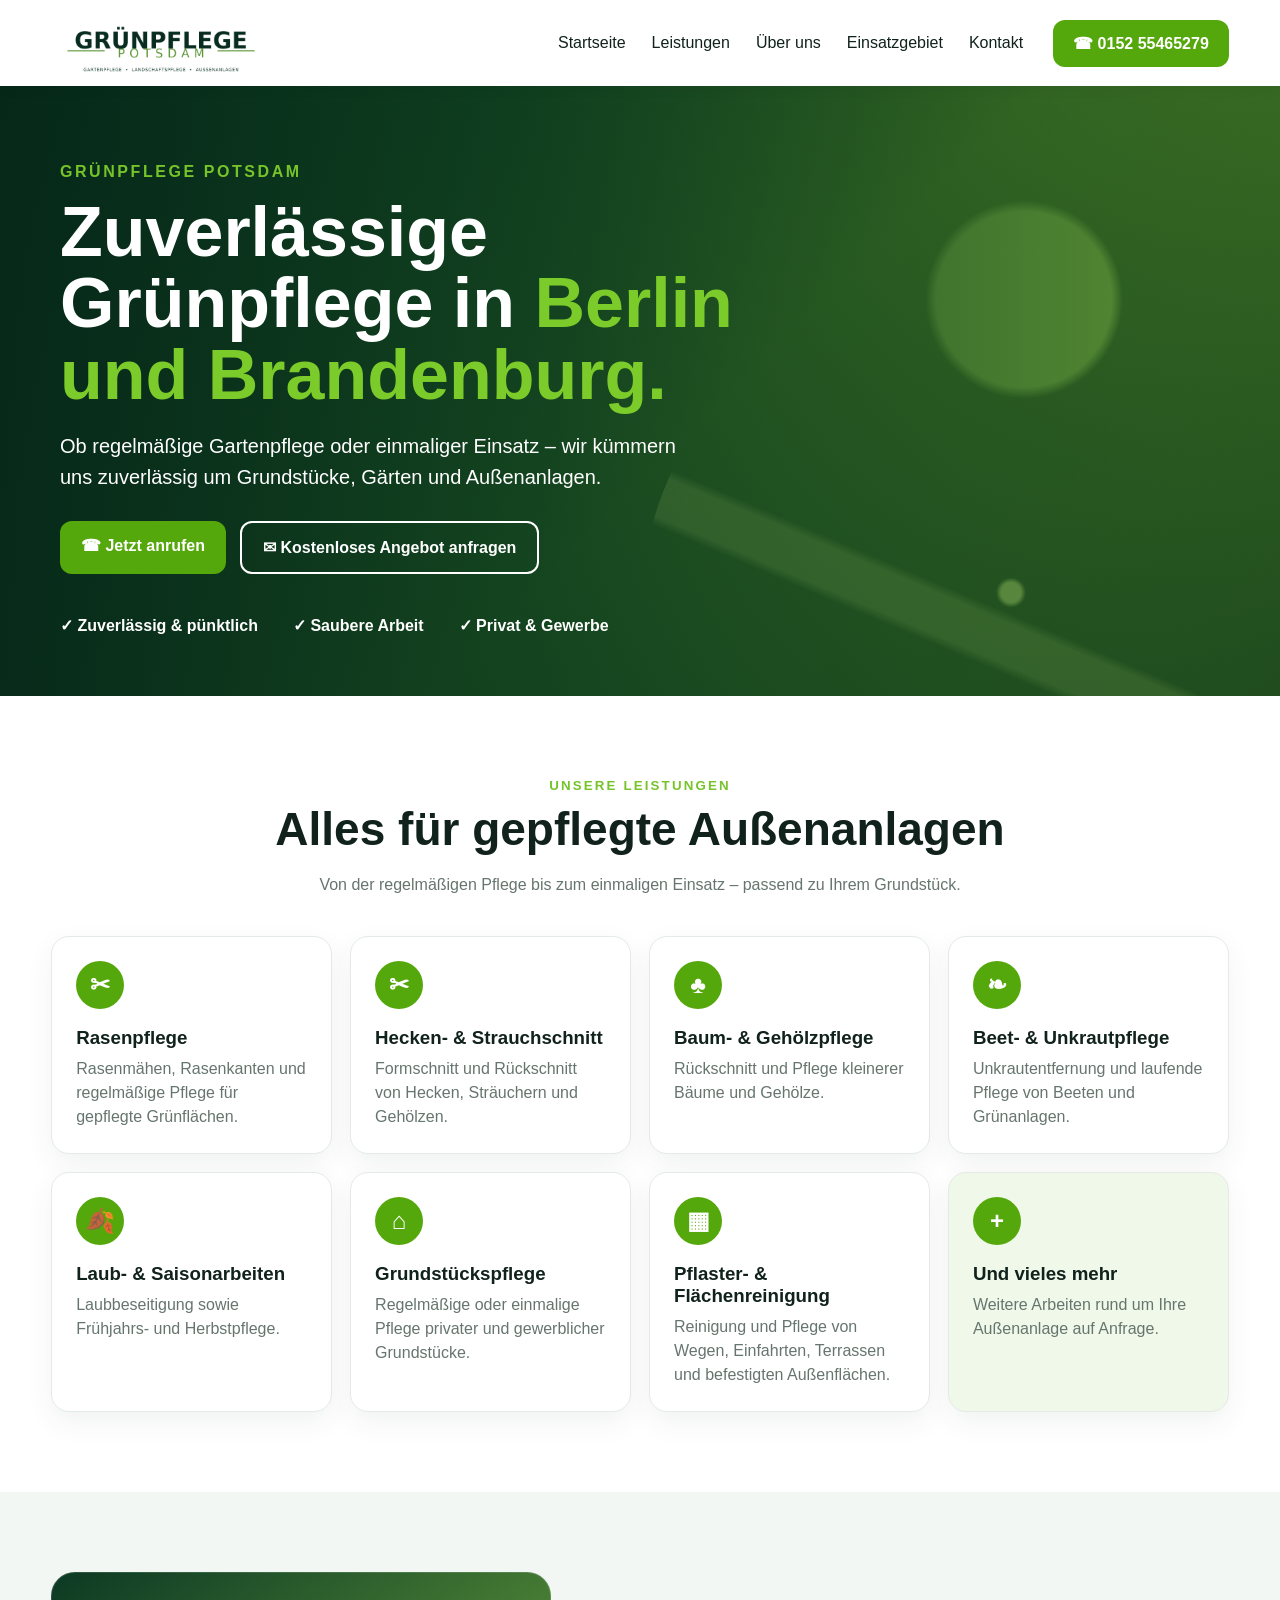
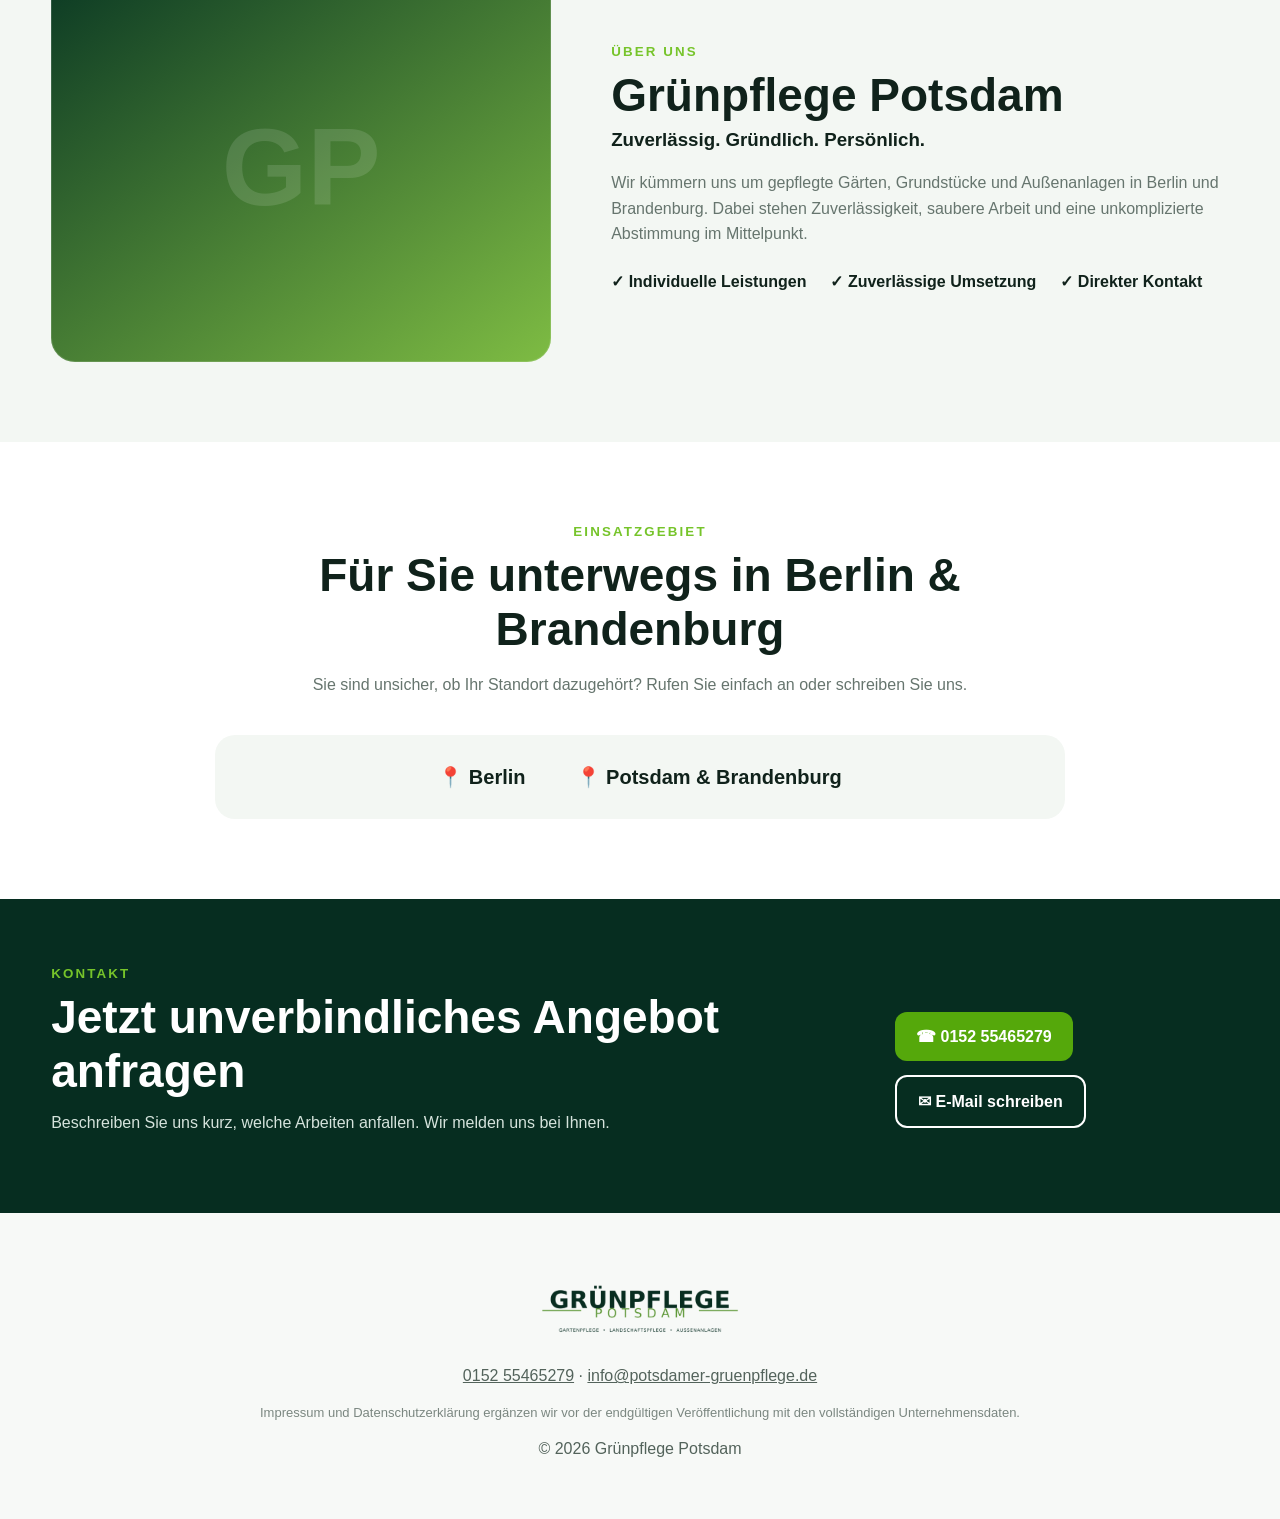
==== index.html @ 48b2e6bd "Add files via upload" ====
<!doctype html>
<html lang="de">
<head>
  <meta charset="utf-8">
  <meta name="viewport" content="width=device-width,initial-scale=1">
  <meta name="description" content="Grünpflege Potsdam – zuverlässige Garten-, Grundstücks- und Außenanlagenpflege in Berlin und Brandenburg.">
  <title>Grünpflege Potsdam | Garten- & Grundstückspflege</title>
  <link rel="stylesheet" href="style.css">
</head>
<body>
<header class="top">
  <a class="brand" href="#start"><img src="logo.png" alt="Grünpflege Potsdam"></a>
  <button class="menu" aria-label="Menü öffnen" onclick="document.body.classList.toggle('nav-open')">☰</button>
  <nav>
    <a href="#start">Startseite</a><a href="#leistungen">Leistungen</a><a href="#ueber-uns">Über uns</a>
    <a href="#einsatzgebiet">Einsatzgebiet</a><a href="#kontakt">Kontakt</a>
  </nav>
  <a class="phone" href="tel:+4915255465279">☎ 0152 55465279</a>
</header>

<main>
<section class="hero" id="start">
  <div class="hero-inner">
    <p class="eyebrow">GRÜNPFLEGE POTSDAM</p>
    <h1>Zuverlässige Grünpflege in <span>Berlin und Brandenburg.</span></h1>
    <p class="lead">Ob regelmäßige Gartenpflege oder einmaliger Einsatz – wir kümmern uns zuverlässig um Grundstücke, Gärten und Außenanlagen.</p>
    <div class="actions">
      <a class="btn primary" href="tel:+4915255465279">☎ Jetzt anrufen</a>
      <a class="btn ghost" href="mailto:info@potsdamer-gruenpflege.de?subject=Anfrage%20über%20die%20Website">✉ Kostenloses Angebot anfragen</a>
    </div>
    <div class="trust"><span>✓ Zuverlässig & pünktlich</span><span>✓ Saubere Arbeit</span><span>✓ Privat & Gewerbe</span></div>
  </div>
</section>

<section class="section" id="leistungen">
  <div class="heading"><small>UNSERE LEISTUNGEN</small><h2>Alles für gepflegte Außenanlagen</h2>
    <p>Von der regelmäßigen Pflege bis zum einmaligen Einsatz – passend zu Ihrem Grundstück.</p></div>
  <div class="cards">
    <article><b>✂</b><h3>Rasenpflege</h3><p>Rasenmähen, Rasenkanten und regelmäßige Pflege für gepflegte Grünflächen.</p></article>
    <article><b>✂</b><h3>Hecken- & Strauchschnitt</h3><p>Formschnitt und Rückschnitt von Hecken, Sträuchern und Gehölzen.</p></article>
    <article><b>♣</b><h3>Baum- & Gehölzpflege</h3><p>Rückschnitt und Pflege kleinerer Bäume und Gehölze.</p></article>
    <article><b>❧</b><h3>Beet- & Unkrautpflege</h3><p>Unkrautentfernung und laufende Pflege von Beeten und Grünanlagen.</p></article>
    <article><b>🍂</b><h3>Laub- & Saisonarbeiten</h3><p>Laubbeseitigung sowie Frühjahrs- und Herbstpflege.</p></article>
    <article><b>⌂</b><h3>Grundstückspflege</h3><p>Regelmäßige oder einmalige Pflege privater und gewerblicher Grundstücke.</p></article>
    <article><b>▦</b><h3>Pflaster- & Flächenreinigung</h3><p>Reinigung und Pflege von Wegen, Einfahrten, Terrassen und befestigten Außenflächen.</p></article>
    <article class="more"><b>+</b><h3>Und vieles mehr</h3><p>Weitere Arbeiten rund um Ihre Außenanlage auf Anfrage.</p></article>
  </div>
</section>

<section class="about" id="ueber-uns">
  <div class="about-art" aria-hidden="true"><span>GP</span></div>
  <div><small>ÜBER UNS</small><h2>Grünpflege Potsdam</h2><h3>Zuverlässig. Gründlich. Persönlich.</h3>
    <p>Wir kümmern uns um gepflegte Gärten, Grundstücke und Außenanlagen in Berlin und Brandenburg. Dabei stehen Zuverlässigkeit, saubere Arbeit und eine unkomplizierte Abstimmung im Mittelpunkt.</p>
    <div class="mini"><span>✓ Individuelle Leistungen</span><span>✓ Zuverlässige Umsetzung</span><span>✓ Direkter Kontakt</span></div>
  </div>
</section>

<section class="area section" id="einsatzgebiet">
  <div class="heading"><small>EINSATZGEBIET</small><h2>Für Sie unterwegs in Berlin & Brandenburg</h2>
  <p>Sie sind unsicher, ob Ihr Standort dazugehört? Rufen Sie einfach an oder schreiben Sie uns.</p></div>
  <div class="area-box"><strong>📍 Berlin</strong><strong>📍 Potsdam & Brandenburg</strong></div>
</section>

<section class="cta" id="kontakt">
  <div><small>KONTAKT</small><h2>Jetzt unverbindliches Angebot anfragen</h2>
    <p>Beschreiben Sie uns kurz, welche Arbeiten anfallen. Wir melden uns bei Ihnen.</p></div>
  <div class="actions"><a class="btn primary" href="tel:+4915255465279">☎ 0152 55465279</a>
    <a class="btn ghost light" href="mailto:info@potsdamer-gruenpflege.de?subject=Angebotsanfrage">✉ E-Mail schreiben</a></div>
</section>
</main>

<footer>
  <img src="logo.png" alt="Grünpflege Potsdam">
  <p><a href="tel:+4915255465279">0152 55465279</a> · <a href="mailto:info@potsdamer-gruenpflege.de">info@potsdamer-gruenpflege.de</a></p>
  <p class="legal">Impressum und Datenschutzerklärung ergänzen wir vor der endgültigen Veröffentlichung mit den vollständigen Unternehmensdaten.</p>
  <p>© 2026 Grünpflege Potsdam</p>
</footer>
</body>
</html>
---- style.css ----
:root{--green:#55a80b;--dark:#062d20;--ink:#10221b;--muted:#66756e;--soft:#f3f7f3}
*{box-sizing:border-box}html{scroll-behavior:smooth}body{margin:0;font-family:Arial,Helvetica,sans-serif;color:var(--ink);background:#fff}a{color:inherit;text-decoration:none}
.top{height:86px;display:flex;align-items:center;gap:30px;padding:10px max(4vw,24px);position:sticky;top:0;background:#fff;z-index:20;box-shadow:0 2px 14px #0000000d}.brand img{width:220px;display:block}.top nav{display:flex;gap:26px;margin-left:auto}.top nav a:hover{color:var(--green)}.phone{background:var(--green);color:#fff;padding:14px 20px;border-radius:12px;font-weight:700}.menu{display:none;border:0;background:none;font-size:28px}
.hero{min-height:610px;display:grid;align-items:center;color:#fff;background:linear-gradient(90deg,#052719f2 0%,#07371ccc 42%,#2c641566 100%),radial-gradient(circle at 80% 35%,#7fb34b 0 8%,transparent 9%),linear-gradient(135deg,#143c25,#4d7e2e 55%,#183c24);position:relative;overflow:hidden}.hero:after{content:"";position:absolute;right:-8%;bottom:-38%;width:58%;height:110%;border-radius:50%;background:radial-gradient(circle,#a8d66a66 0 2%,transparent 3%),linear-gradient(35deg,transparent 42%,#b8df7a22 43% 47%,transparent 48%);transform:rotate(-12deg)}
.hero-inner{width:min(1160px,92%);margin:auto;position:relative;z-index:2}.eyebrow,small{font-weight:800;letter-spacing:.16em;color:#76c42a}.hero h1{font-size:clamp(42px,6vw,70px);line-height:1.02;max-width:820px;margin:12px 0}.hero h1 span{color:#7bcb2a}.lead{font-size:20px;line-height:1.55;max-width:650px}.actions{display:flex;gap:14px;flex-wrap:wrap;margin-top:28px}.btn{display:inline-block;padding:15px 21px;border-radius:12px;font-weight:800}.primary{background:var(--green);color:#fff}.ghost{border:2px solid #fff;color:#fff}.trust{display:flex;gap:35px;flex-wrap:wrap;margin-top:42px;font-weight:700}
.section{padding:80px max(4vw,24px)}.heading{text-align:center;max-width:780px;margin:0 auto 38px}.heading h2,.about h2,.cta h2{font-size:clamp(30px,4vw,46px);margin:8px 0 10px}.heading p,.about p{color:var(--muted);line-height:1.6}
.cards{max-width:1200px;margin:auto;display:grid;grid-template-columns:repeat(4,1fr);gap:18px}.cards article{background:#fff;border:1px solid #e3ebe4;border-radius:18px;padding:24px;box-shadow:0 10px 28px #173d2110;min-height:210px}.cards b{display:grid;place-items:center;width:48px;height:48px;border-radius:50%;background:var(--green);color:#fff;font-size:24px}.cards h3{margin:18px 0 8px}.cards p{color:var(--muted);line-height:1.5;margin:0}.cards .more{background:#eff8e9}
.about{padding:80px max(4vw,24px);background:var(--soft);display:grid;grid-template-columns:minmax(280px,500px) minmax(300px,620px);gap:60px;justify-content:center;align-items:center}.about-art{height:390px;border-radius:24px;background:linear-gradient(145deg,#0b3924,#7ebc43);display:grid;place-items:center;box-shadow:inset 0 0 0 1px #ffffff22}.about-art span{font-size:110px;font-weight:900;color:#ffffff20}.about h3{margin-top:-3px}.mini{display:flex;gap:24px;flex-wrap:wrap;margin-top:25px;font-weight:700}.area{background:#fff}.area-box{max-width:850px;margin:auto;background:var(--soft);border-radius:20px;padding:30px;display:flex;justify-content:center;gap:50px;font-size:20px}.cta{padding:65px max(4vw,24px);background:var(--dark);color:#fff;display:flex;justify-content:center;align-items:center;gap:80px}.cta p{color:#d5e3dc}.light{border-color:#fff}footer{text-align:center;padding:45px 24px;background:#f7f9f7;color:#53635b}footer img{width:230px}footer a{text-decoration:underline}.legal{font-size:13px;max-width:760px;margin:20px auto;color:#7b8781}
@media(max-width:900px){.top{height:auto;min-height:74px}.brand img{width:185px}.top nav{display:none;position:absolute;left:0;right:0;top:74px;background:#fff;padding:20px 24px;flex-direction:column;box-shadow:0 12px 20px #0002}.nav-open .top nav{display:flex}.menu{display:block;margin-left:auto}.top>.phone{display:none}.cards{grid-template-columns:repeat(2,1fr)}.about{grid-template-columns:1fr}.about-art{height:260px}.cta{flex-direction:column;align-items:flex-start;gap:12px}}
@media(max-width:560px){.hero{min-height:650px}.hero h1{font-size:42px}.lead{font-size:18px}.cards{grid-template-columns:1fr}.section,.about{padding:60px 20px}.trust{gap:16px;flex-direction:column}.area-box{flex-direction:column;gap:18px}.btn{width:100%;text-align:center}.brand img{width:160px}}
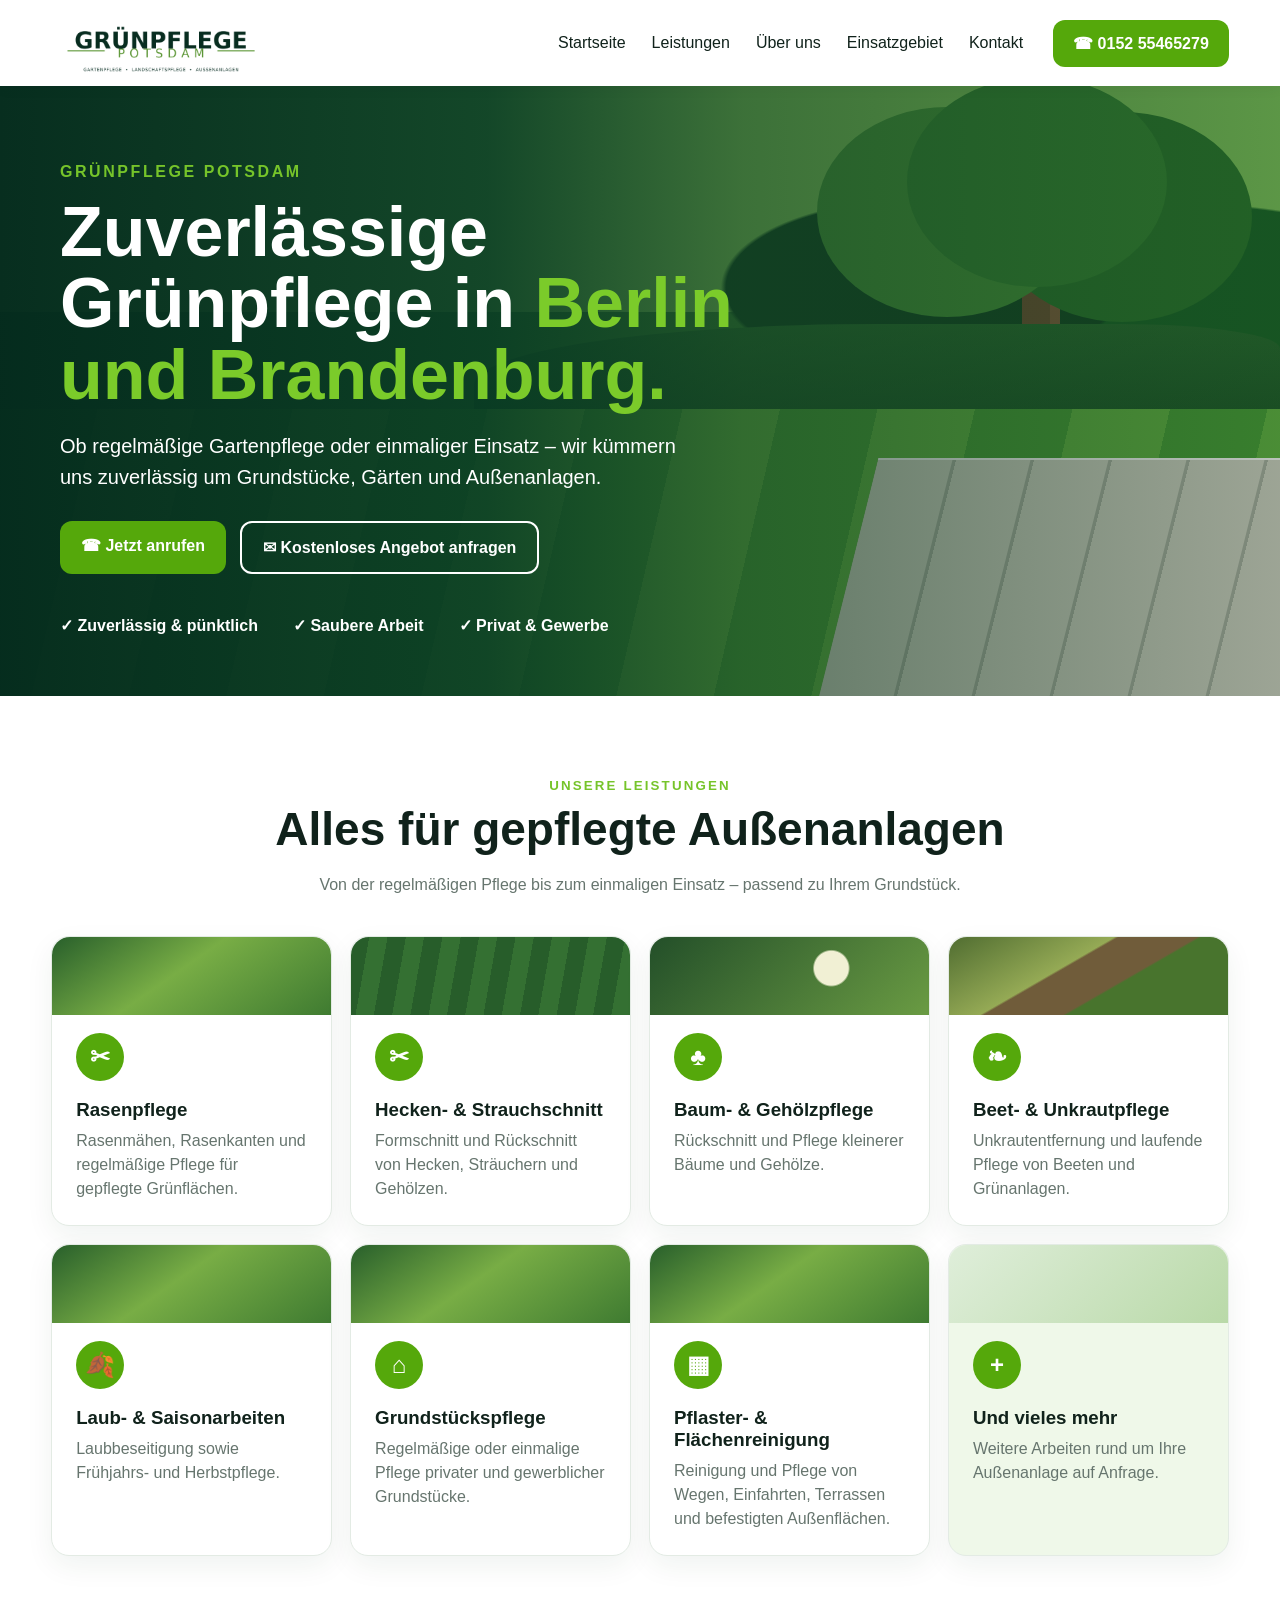
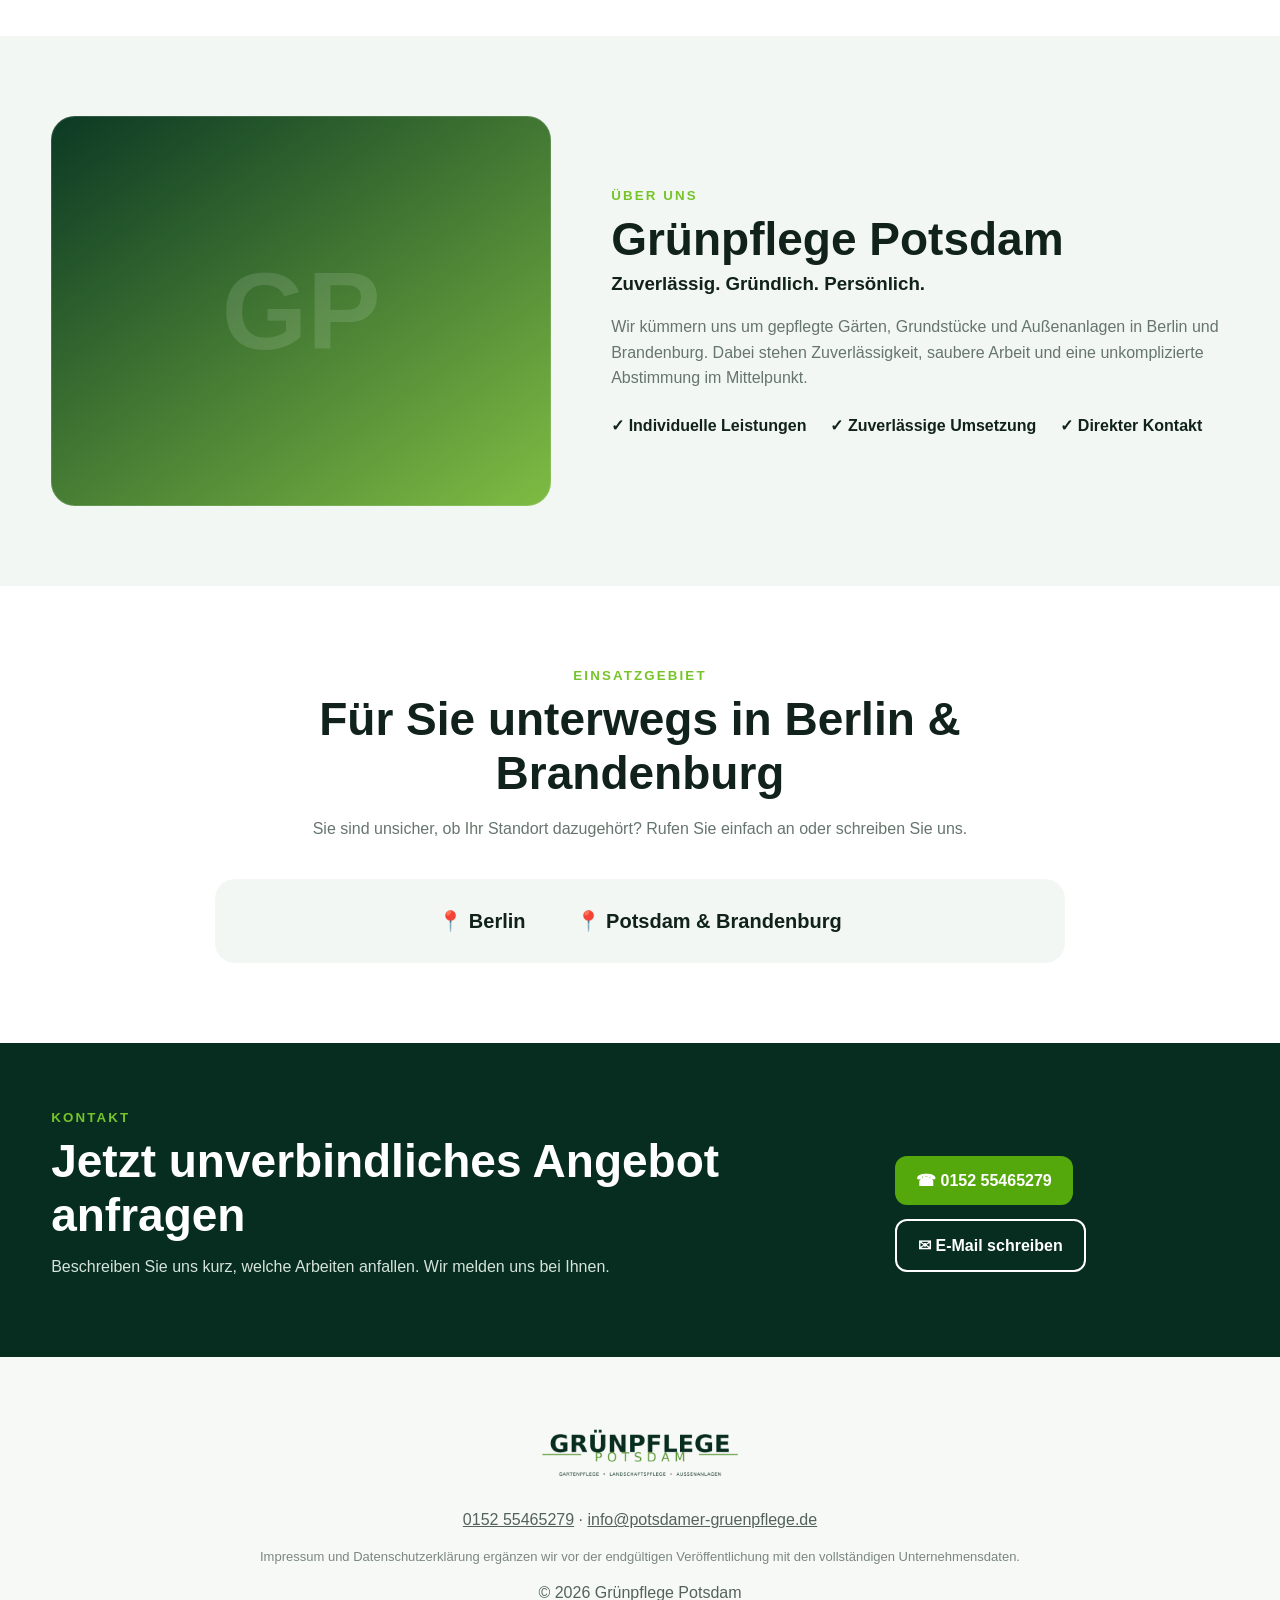
==== commit 5299fba2: "Add files via upload" ====
--- a/index.html
+++ b/index.html
@@ -20,6 +20,9 @@
 
 <main>
 <section class="hero" id="start">
+  <div class="garden-scene" aria-hidden="true">
+    <div class="tree"></div><div class="hedge"></div><div class="lawn"></div><div class="path"></div>
+  </div>
   <div class="hero-inner">
     <p class="eyebrow">GRÜNPFLEGE POTSDAM</p>
     <h1>Zuverlässige Grünpflege in <span>Berlin und Brandenburg.</span></h1>
--- a/style.css
+++ b/style.css
@@ -1,10 +1,24 @@
 :root{--green:#55a80b;--dark:#062d20;--ink:#10221b;--muted:#66756e;--soft:#f3f7f3}
 *{box-sizing:border-box}html{scroll-behavior:smooth}body{margin:0;font-family:Arial,Helvetica,sans-serif;color:var(--ink);background:#fff}a{color:inherit;text-decoration:none}
 .top{height:86px;display:flex;align-items:center;gap:30px;padding:10px max(4vw,24px);position:sticky;top:0;background:#fff;z-index:20;box-shadow:0 2px 14px #0000000d}.brand img{width:220px;display:block}.top nav{display:flex;gap:26px;margin-left:auto}.top nav a:hover{color:var(--green)}.phone{background:var(--green);color:#fff;padding:14px 20px;border-radius:12px;font-weight:700}.menu{display:none;border:0;background:none;font-size:28px}
-.hero{min-height:610px;display:grid;align-items:center;color:#fff;background:linear-gradient(90deg,#052719f2 0%,#07371ccc 42%,#2c641566 100%),radial-gradient(circle at 80% 35%,#7fb34b 0 8%,transparent 9%),linear-gradient(135deg,#143c25,#4d7e2e 55%,#183c24);position:relative;overflow:hidden}.hero:after{content:"";position:absolute;right:-8%;bottom:-38%;width:58%;height:110%;border-radius:50%;background:radial-gradient(circle,#a8d66a66 0 2%,transparent 3%),linear-gradient(35deg,transparent 42%,#b8df7a22 43% 47%,transparent 48%);transform:rotate(-12deg)}
+.hero{min-height:610px;display:grid;align-items:center;color:#fff;position:relative;overflow:hidden;background:#174d27}
+.hero:before{content:"";position:absolute;inset:0;background:linear-gradient(90deg,#03291df5 0%,#073923df 38%,#123e2485 58%,#173f1b2b 100%);z-index:1}
+.garden-scene{position:absolute;inset:0;background:linear-gradient(#6aa84f 0 37%,#2f6e2f 37% 55%,#63a938 55% 100%);overflow:hidden}
+.garden-scene:before{content:"";position:absolute;inset:0;background:radial-gradient(circle at 76% 16%,#e8f4a8 0 4%,transparent 4.3%),radial-gradient(ellipse at 72% 33%,#143f22 0 15%,transparent 15.4%),radial-gradient(ellipse at 91% 35%,#1b5727 0 17%,transparent 17.4%),linear-gradient(155deg,transparent 0 61%,#b7c4a8 61% 70%,#7e8d79 70% 72%,transparent 72%);filter:saturate(1.1)}
+.tree{position:absolute;right:18%;top:10%;width:28px;height:58%;background:#5f482e;border-radius:40%;box-shadow:10px 0 0 #725337}
+.tree:before{content:"";position:absolute;width:260px;height:210px;border-radius:50%;background:#2e742d;left:-115px;top:-70px;box-shadow:-90px 30px 0 #3c8133,85px 35px 0 #256828}
+.hedge{position:absolute;left:37%;right:0;top:39%;height:20%;background:linear-gradient(#235e2a,#174b23);border-radius:50% 20% 0 0}
+.lawn{position:absolute;left:0;right:0;bottom:0;height:47%;background:repeating-linear-gradient(103deg,#3f8b31 0 95px,#559d3b 95px 190px)}
+.path{position:absolute;right:-4%;bottom:-5%;width:38%;height:44%;background:repeating-linear-gradient(90deg,#b8b9ae 0 74px,#969a90 75px 78px);transform:skewX(-14deg);box-shadow:inset 0 2px 0 #ddd}
 .hero-inner{width:min(1160px,92%);margin:auto;position:relative;z-index:2}.eyebrow,small{font-weight:800;letter-spacing:.16em;color:#76c42a}.hero h1{font-size:clamp(42px,6vw,70px);line-height:1.02;max-width:820px;margin:12px 0}.hero h1 span{color:#7bcb2a}.lead{font-size:20px;line-height:1.55;max-width:650px}.actions{display:flex;gap:14px;flex-wrap:wrap;margin-top:28px}.btn{display:inline-block;padding:15px 21px;border-radius:12px;font-weight:800}.primary{background:var(--green);color:#fff}.ghost{border:2px solid #fff;color:#fff}.trust{display:flex;gap:35px;flex-wrap:wrap;margin-top:42px;font-weight:700}
 .section{padding:80px max(4vw,24px)}.heading{text-align:center;max-width:780px;margin:0 auto 38px}.heading h2,.about h2,.cta h2{font-size:clamp(30px,4vw,46px);margin:8px 0 10px}.heading p,.about p{color:var(--muted);line-height:1.6}
 .cards{max-width:1200px;margin:auto;display:grid;grid-template-columns:repeat(4,1fr);gap:18px}.cards article{background:#fff;border:1px solid #e3ebe4;border-radius:18px;padding:24px;box-shadow:0 10px 28px #173d2110;min-height:210px}.cards b{display:grid;place-items:center;width:48px;height:48px;border-radius:50%;background:var(--green);color:#fff;font-size:24px}.cards h3{margin:18px 0 8px}.cards p{color:var(--muted);line-height:1.5;margin:0}.cards .more{background:#eff8e9}
 .about{padding:80px max(4vw,24px);background:var(--soft);display:grid;grid-template-columns:minmax(280px,500px) minmax(300px,620px);gap:60px;justify-content:center;align-items:center}.about-art{height:390px;border-radius:24px;background:linear-gradient(145deg,#0b3924,#7ebc43);display:grid;place-items:center;box-shadow:inset 0 0 0 1px #ffffff22}.about-art span{font-size:110px;font-weight:900;color:#ffffff20}.about h3{margin-top:-3px}.mini{display:flex;gap:24px;flex-wrap:wrap;margin-top:25px;font-weight:700}.area{background:#fff}.area-box{max-width:850px;margin:auto;background:var(--soft);border-radius:20px;padding:30px;display:flex;justify-content:center;gap:50px;font-size:20px}.cta{padding:65px max(4vw,24px);background:var(--dark);color:#fff;display:flex;justify-content:center;align-items:center;gap:80px}.cta p{color:#d5e3dc}.light{border-color:#fff}footer{text-align:center;padding:45px 24px;background:#f7f9f7;color:#53635b}footer img{width:230px}footer a{text-decoration:underline}.legal{font-size:13px;max-width:760px;margin:20px auto;color:#7b8781}
 @media(max-width:900px){.top{height:auto;min-height:74px}.brand img{width:185px}.top nav{display:none;position:absolute;left:0;right:0;top:74px;background:#fff;padding:20px 24px;flex-direction:column;box-shadow:0 12px 20px #0002}.nav-open .top nav{display:flex}.menu{display:block;margin-left:auto}.top>.phone{display:none}.cards{grid-template-columns:repeat(2,1fr)}.about{grid-template-columns:1fr}.about-art{height:260px}.cta{flex-direction:column;align-items:flex-start;gap:12px}}
 @media(max-width:560px){.hero{min-height:650px}.hero h1{font-size:42px}.lead{font-size:18px}.cards{grid-template-columns:1fr}.section,.about{padding:60px 20px}.trust{gap:16px;flex-direction:column}.area-box{flex-direction:column;gap:18px}.btn{width:100%;text-align:center}.brand img{width:160px}}
+
+.cards article:before{content:"";display:block;height:78px;margin:-24px -24px 18px;border-radius:18px 18px 0 0;background:linear-gradient(145deg,#285f2b,#78ad45 45%,#3f7b31)}
+.cards article:nth-child(2):before{background:repeating-linear-gradient(100deg,#275d2a 0 18px,#347032 18px 36px)}
+.cards article:nth-child(3):before{background:radial-gradient(circle at 65% 40%,#f1f0d4 0 9%,transparent 10%),linear-gradient(135deg,#234f29,#6a9b43)}
+.cards article:nth-child(4):before{background:linear-gradient(150deg,#506d31,#95aa55 40%,#705c3a 41% 60%,#48742d 61%)}
+.cards .more:before{background:linear-gradient(135deg,#dfeeda,#b9d9a8)}
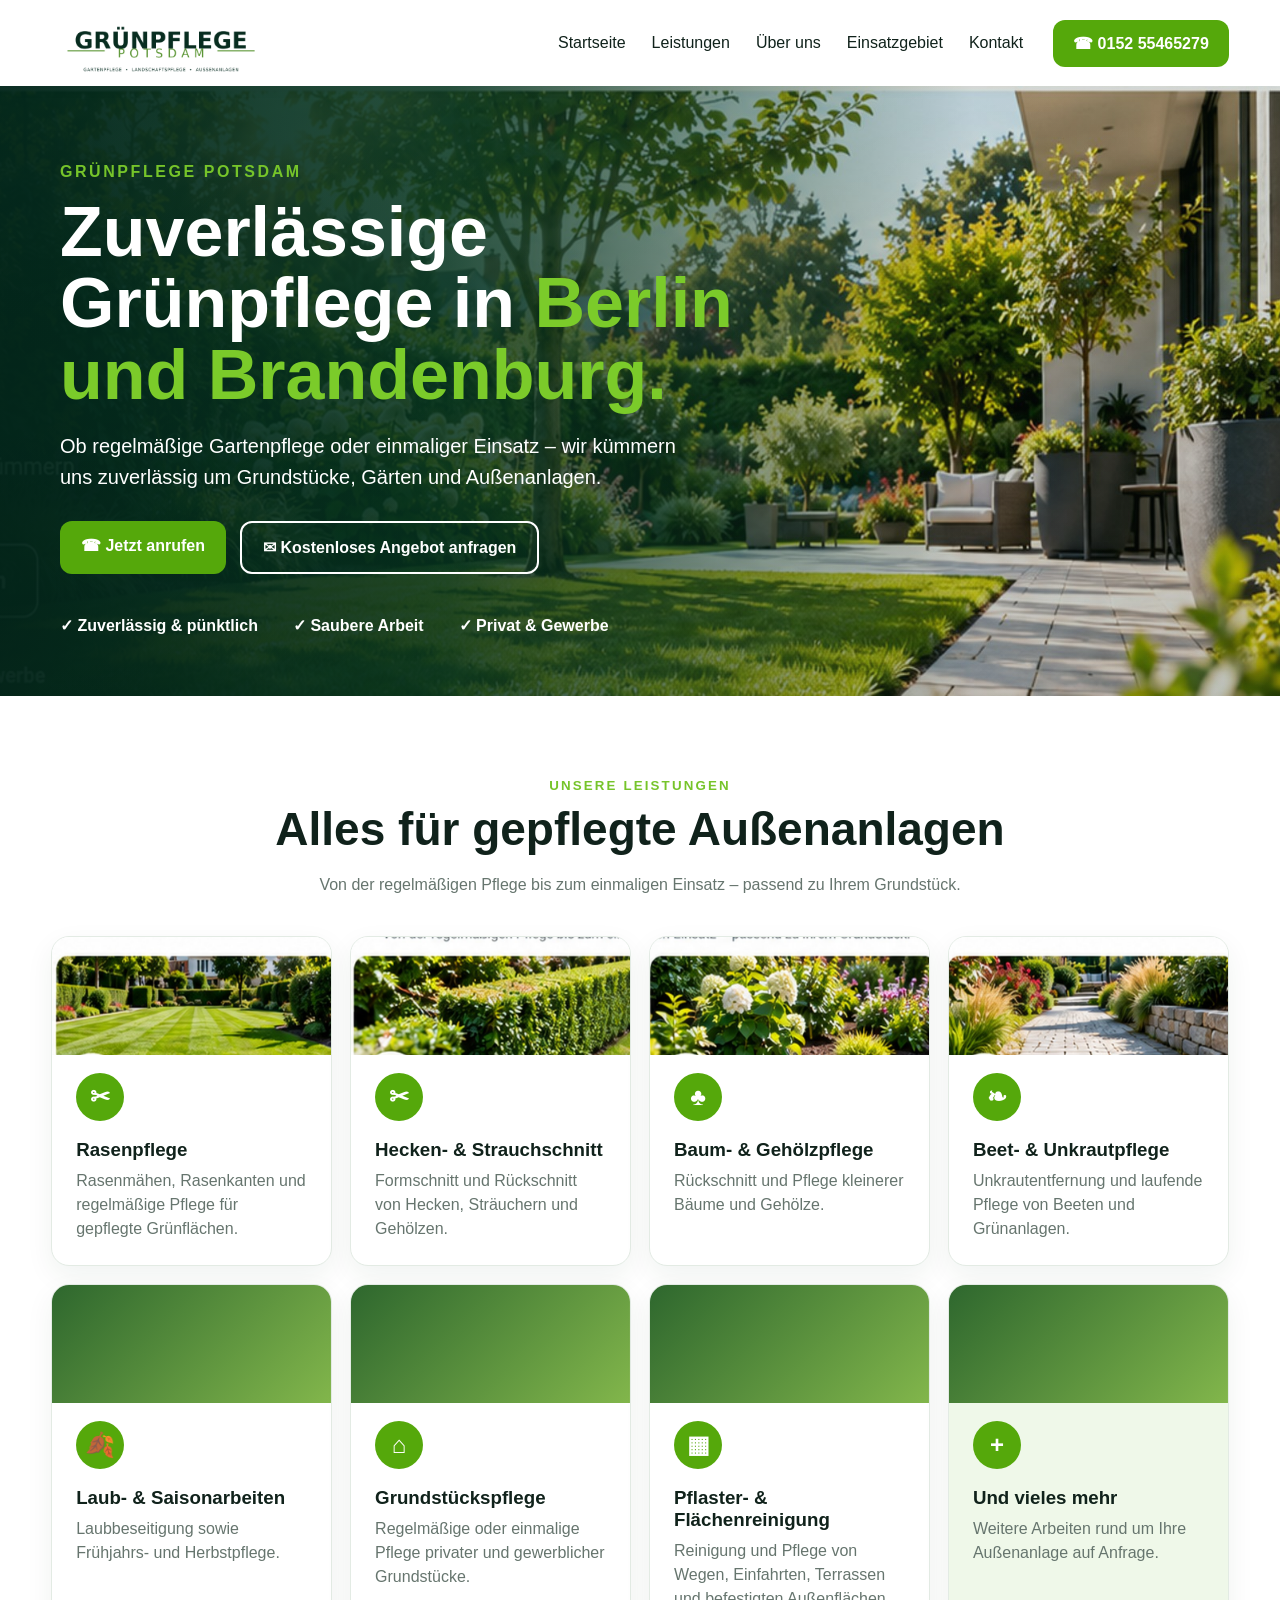
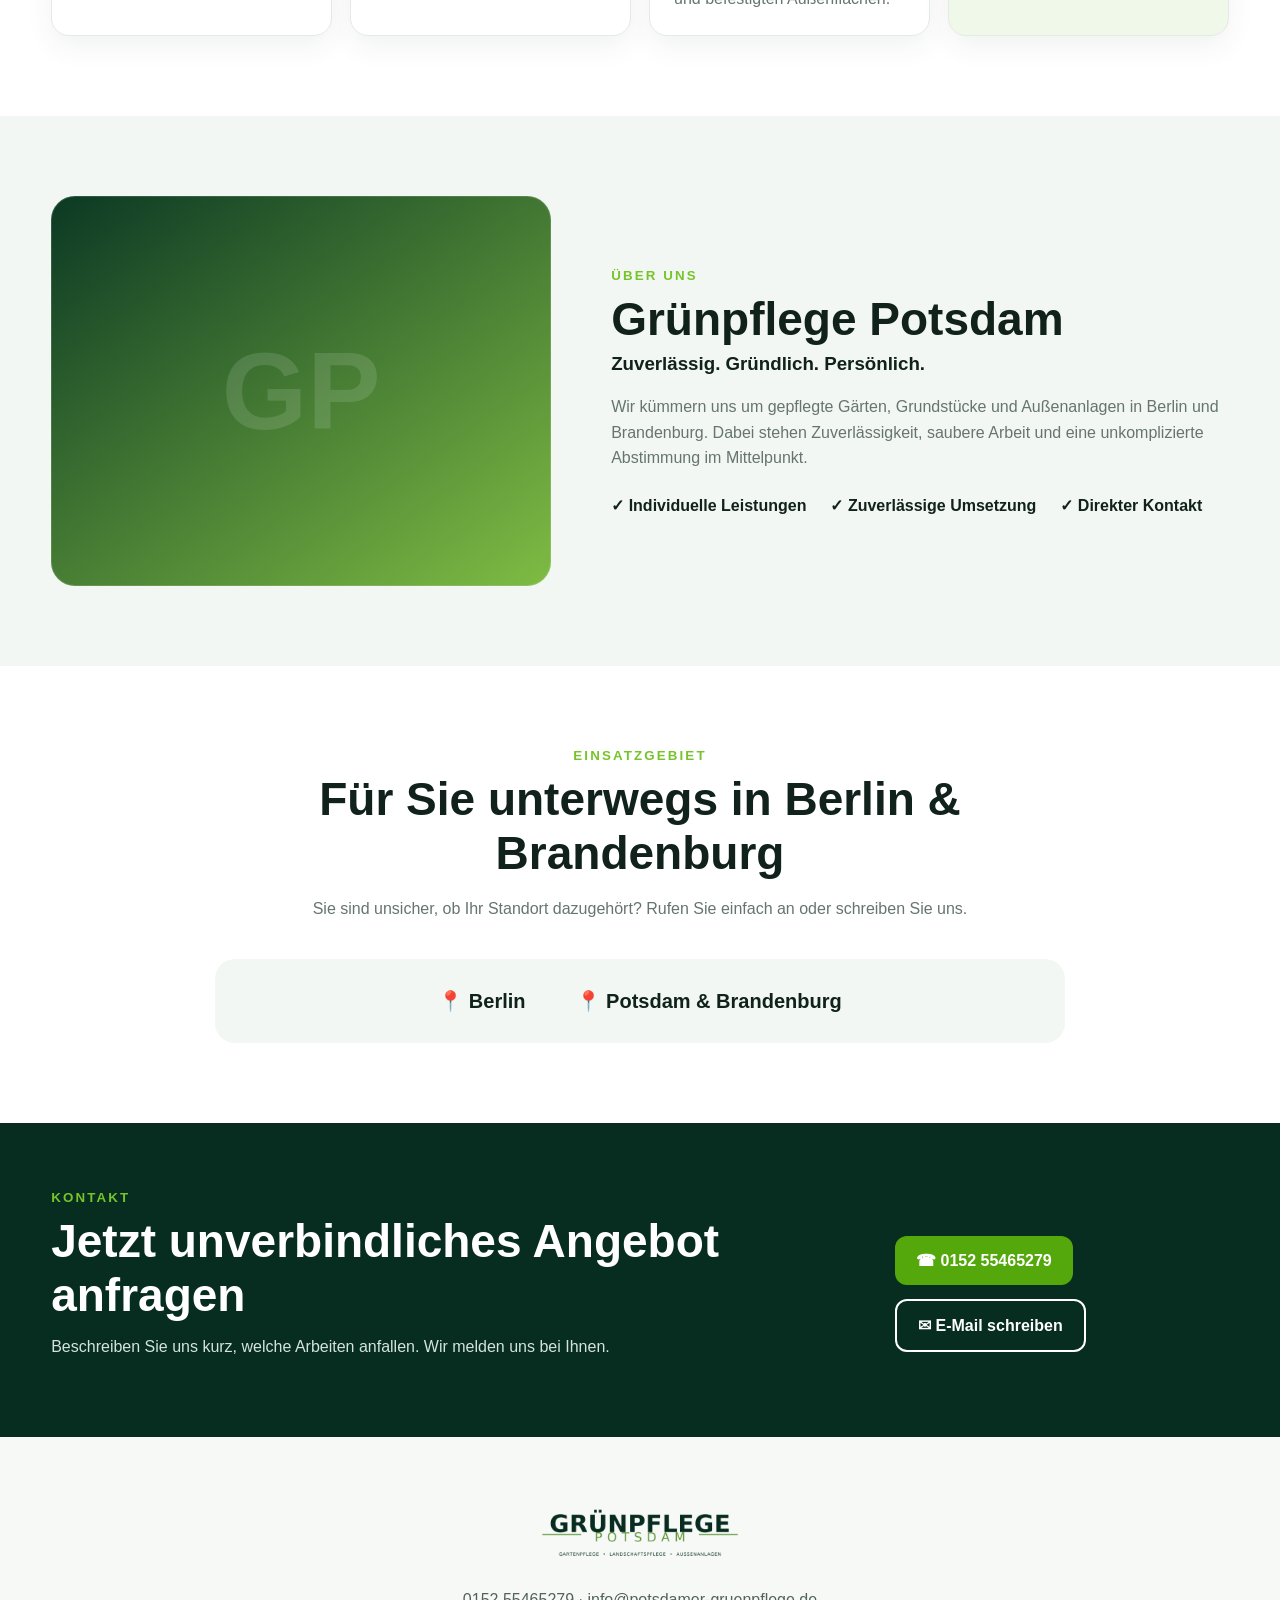
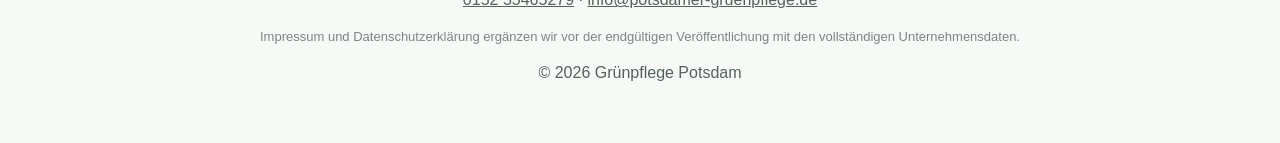
==== commit c2c48837: "Add files via upload" ====
--- a/index.html
+++ b/index.html
@@ -20,9 +20,6 @@
 
 <main>
 <section class="hero" id="start">
-  <div class="garden-scene" aria-hidden="true">
-    <div class="tree"></div><div class="hedge"></div><div class="lawn"></div><div class="path"></div>
-  </div>
   <div class="hero-inner">
     <p class="eyebrow">GRÜNPFLEGE POTSDAM</p>
     <h1>Zuverlässige Grünpflege in <span>Berlin und Brandenburg.</span></h1>
--- a/style.css
+++ b/style.css
@@ -1,15 +1,8 @@
 :root{--green:#55a80b;--dark:#062d20;--ink:#10221b;--muted:#66756e;--soft:#f3f7f3}
 *{box-sizing:border-box}html{scroll-behavior:smooth}body{margin:0;font-family:Arial,Helvetica,sans-serif;color:var(--ink);background:#fff}a{color:inherit;text-decoration:none}
 .top{height:86px;display:flex;align-items:center;gap:30px;padding:10px max(4vw,24px);position:sticky;top:0;background:#fff;z-index:20;box-shadow:0 2px 14px #0000000d}.brand img{width:220px;display:block}.top nav{display:flex;gap:26px;margin-left:auto}.top nav a:hover{color:var(--green)}.phone{background:var(--green);color:#fff;padding:14px 20px;border-radius:12px;font-weight:700}.menu{display:none;border:0;background:none;font-size:28px}
-.hero{min-height:610px;display:grid;align-items:center;color:#fff;position:relative;overflow:hidden;background:#174d27}
-.hero:before{content:"";position:absolute;inset:0;background:linear-gradient(90deg,#03291df5 0%,#073923df 38%,#123e2485 58%,#173f1b2b 100%);z-index:1}
-.garden-scene{position:absolute;inset:0;background:linear-gradient(#6aa84f 0 37%,#2f6e2f 37% 55%,#63a938 55% 100%);overflow:hidden}
-.garden-scene:before{content:"";position:absolute;inset:0;background:radial-gradient(circle at 76% 16%,#e8f4a8 0 4%,transparent 4.3%),radial-gradient(ellipse at 72% 33%,#143f22 0 15%,transparent 15.4%),radial-gradient(ellipse at 91% 35%,#1b5727 0 17%,transparent 17.4%),linear-gradient(155deg,transparent 0 61%,#b7c4a8 61% 70%,#7e8d79 70% 72%,transparent 72%);filter:saturate(1.1)}
-.tree{position:absolute;right:18%;top:10%;width:28px;height:58%;background:#5f482e;border-radius:40%;box-shadow:10px 0 0 #725337}
-.tree:before{content:"";position:absolute;width:260px;height:210px;border-radius:50%;background:#2e742d;left:-115px;top:-70px;box-shadow:-90px 30px 0 #3c8133,85px 35px 0 #256828}
-.hedge{position:absolute;left:37%;right:0;top:39%;height:20%;background:linear-gradient(#235e2a,#174b23);border-radius:50% 20% 0 0}
-.lawn{position:absolute;left:0;right:0;bottom:0;height:47%;background:repeating-linear-gradient(103deg,#3f8b31 0 95px,#559d3b 95px 190px)}
-.path{position:absolute;right:-4%;bottom:-5%;width:38%;height:44%;background:repeating-linear-gradient(90deg,#b8b9ae 0 74px,#969a90 75px 78px);transform:skewX(-14deg);box-shadow:inset 0 2px 0 #ddd}
+.hero{min-height:610px;display:grid;align-items:center;color:#fff;position:relative;overflow:hidden;background-image:linear-gradient(90deg,#03291df5 0%,#073923dd 35%,#0d3c248f 53%,#12351d20 76%),url("hero-garten.jpg");background-size:cover;background-position:center}
+.hero:before{content:"";position:absolute;inset:0;background:linear-gradient(180deg,#00000008,#00000020);z-index:1}
 .hero-inner{width:min(1160px,92%);margin:auto;position:relative;z-index:2}.eyebrow,small{font-weight:800;letter-spacing:.16em;color:#76c42a}.hero h1{font-size:clamp(42px,6vw,70px);line-height:1.02;max-width:820px;margin:12px 0}.hero h1 span{color:#7bcb2a}.lead{font-size:20px;line-height:1.55;max-width:650px}.actions{display:flex;gap:14px;flex-wrap:wrap;margin-top:28px}.btn{display:inline-block;padding:15px 21px;border-radius:12px;font-weight:800}.primary{background:var(--green);color:#fff}.ghost{border:2px solid #fff;color:#fff}.trust{display:flex;gap:35px;flex-wrap:wrap;margin-top:42px;font-weight:700}
 .section{padding:80px max(4vw,24px)}.heading{text-align:center;max-width:780px;margin:0 auto 38px}.heading h2,.about h2,.cta h2{font-size:clamp(30px,4vw,46px);margin:8px 0 10px}.heading p,.about p{color:var(--muted);line-height:1.6}
 .cards{max-width:1200px;margin:auto;display:grid;grid-template-columns:repeat(4,1fr);gap:18px}.cards article{background:#fff;border:1px solid #e3ebe4;border-radius:18px;padding:24px;box-shadow:0 10px 28px #173d2110;min-height:210px}.cards b{display:grid;place-items:center;width:48px;height:48px;border-radius:50%;background:var(--green);color:#fff;font-size:24px}.cards h3{margin:18px 0 8px}.cards p{color:var(--muted);line-height:1.5;margin:0}.cards .more{background:#eff8e9}
@@ -17,8 +10,13 @@
 @media(max-width:900px){.top{height:auto;min-height:74px}.brand img{width:185px}.top nav{display:none;position:absolute;left:0;right:0;top:74px;background:#fff;padding:20px 24px;flex-direction:column;box-shadow:0 12px 20px #0002}.nav-open .top nav{display:flex}.menu{display:block;margin-left:auto}.top>.phone{display:none}.cards{grid-template-columns:repeat(2,1fr)}.about{grid-template-columns:1fr}.about-art{height:260px}.cta{flex-direction:column;align-items:flex-start;gap:12px}}
 @media(max-width:560px){.hero{min-height:650px}.hero h1{font-size:42px}.lead{font-size:18px}.cards{grid-template-columns:1fr}.section,.about{padding:60px 20px}.trust{gap:16px;flex-direction:column}.area-box{flex-direction:column;gap:18px}.btn{width:100%;text-align:center}.brand img{width:160px}}
 
-.cards article:before{content:"";display:block;height:78px;margin:-24px -24px 18px;border-radius:18px 18px 0 0;background:linear-gradient(145deg,#285f2b,#78ad45 45%,#3f7b31)}
-.cards article:nth-child(2):before{background:repeating-linear-gradient(100deg,#275d2a 0 18px,#347032 18px 36px)}
-.cards article:nth-child(3):before{background:radial-gradient(circle at 65% 40%,#f1f0d4 0 9%,transparent 10%),linear-gradient(135deg,#234f29,#6a9b43)}
-.cards article:nth-child(4):before{background:linear-gradient(150deg,#506d31,#95aa55 40%,#705c3a 41% 60%,#48742d 61%)}
-.cards .more:before{background:linear-gradient(135deg,#dfeeda,#b9d9a8)}
+
+.cards article{overflow:hidden}
+.cards article:before{content:"";display:block;height:118px;margin:-24px -24px 18px;background-size:cover;background-position:center}
+.cards article:nth-child(1):before{background-image:url("rasen.jpg")}
+.cards article:nth-child(2):before{background-image:url("hecke.jpg")}
+.cards article:nth-child(3):before{background-image:url("gehoelz.jpg")}
+.cards article:nth-child(4):before{background-image:url("beet.jpg")}
+.cards article:nth-child(n+5):before{background-image:linear-gradient(135deg,#2e672e,#82b64b)}
+.cards .more:before{background-image:linear-gradient(135deg,#dfeeda,#b9d9a8)}
+@media(max-width:560px){.hero{background-position:62% center}.cards article:before{height:150px}}
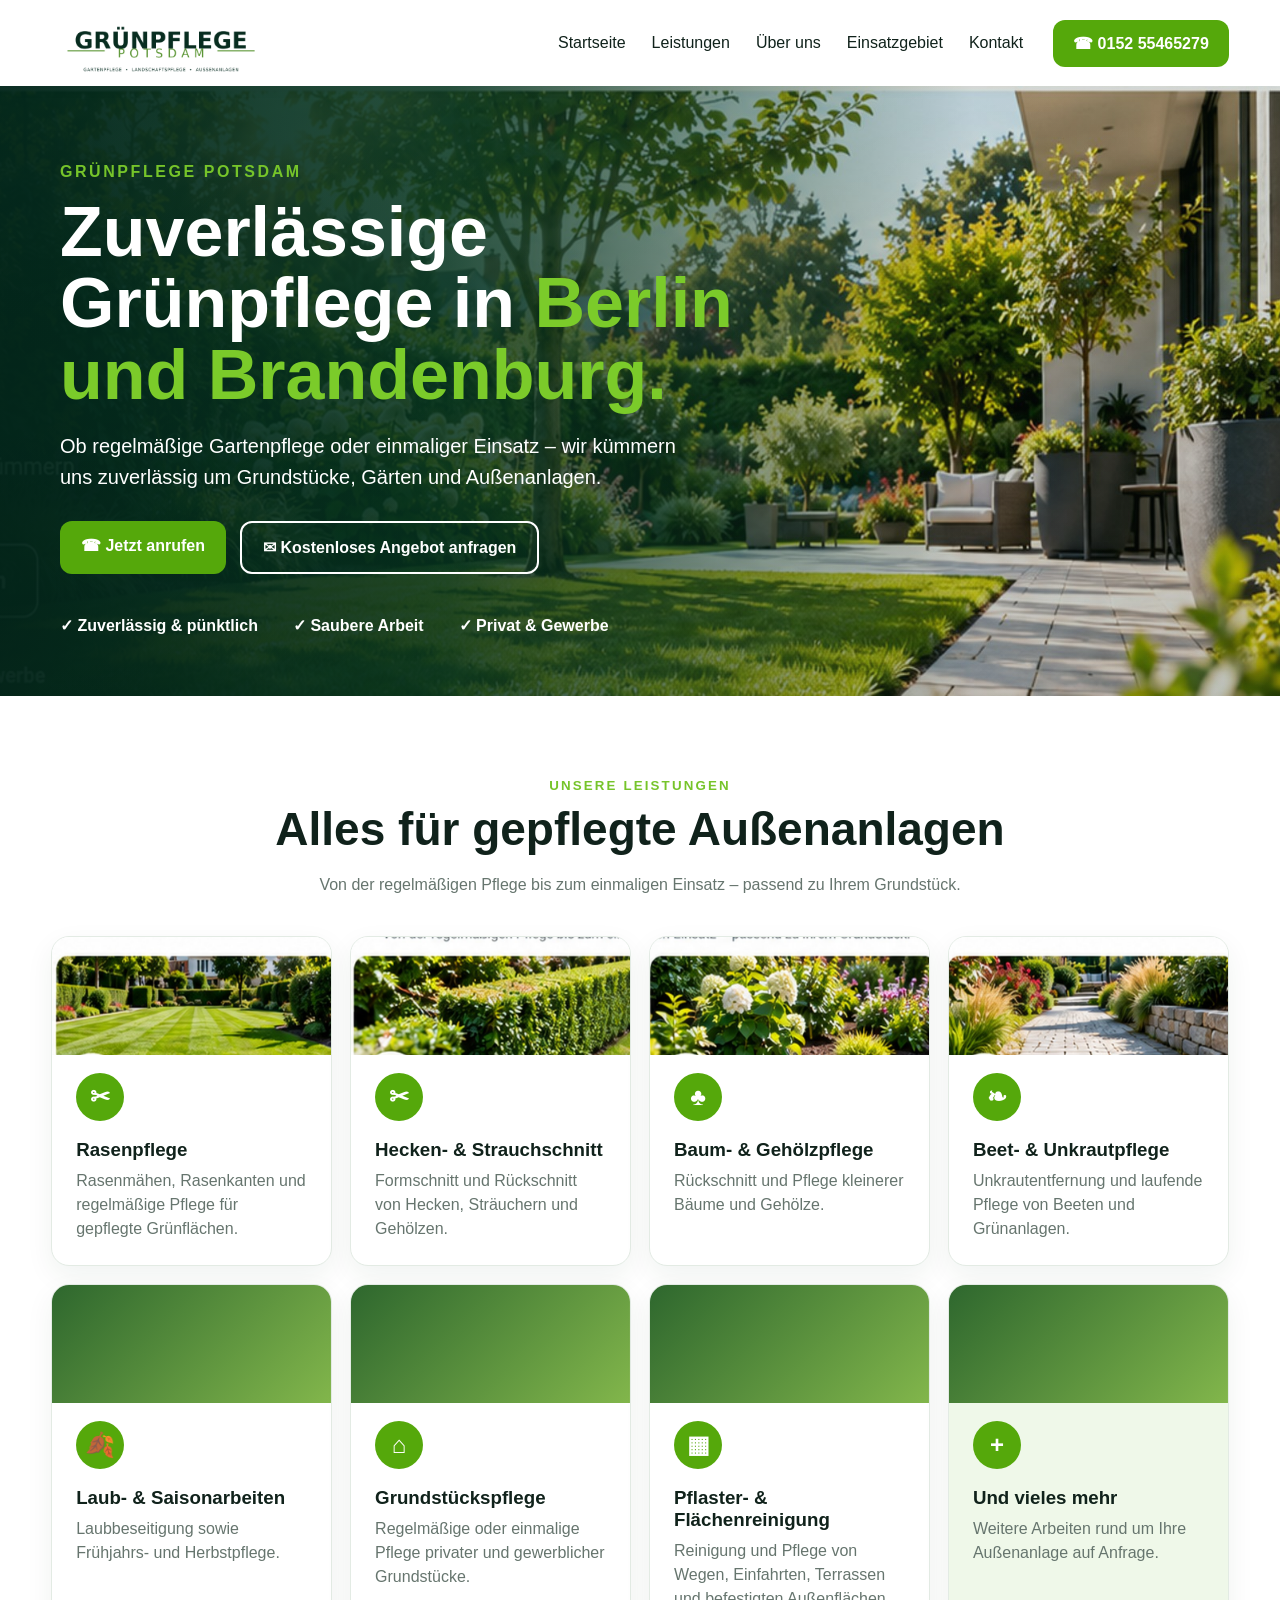
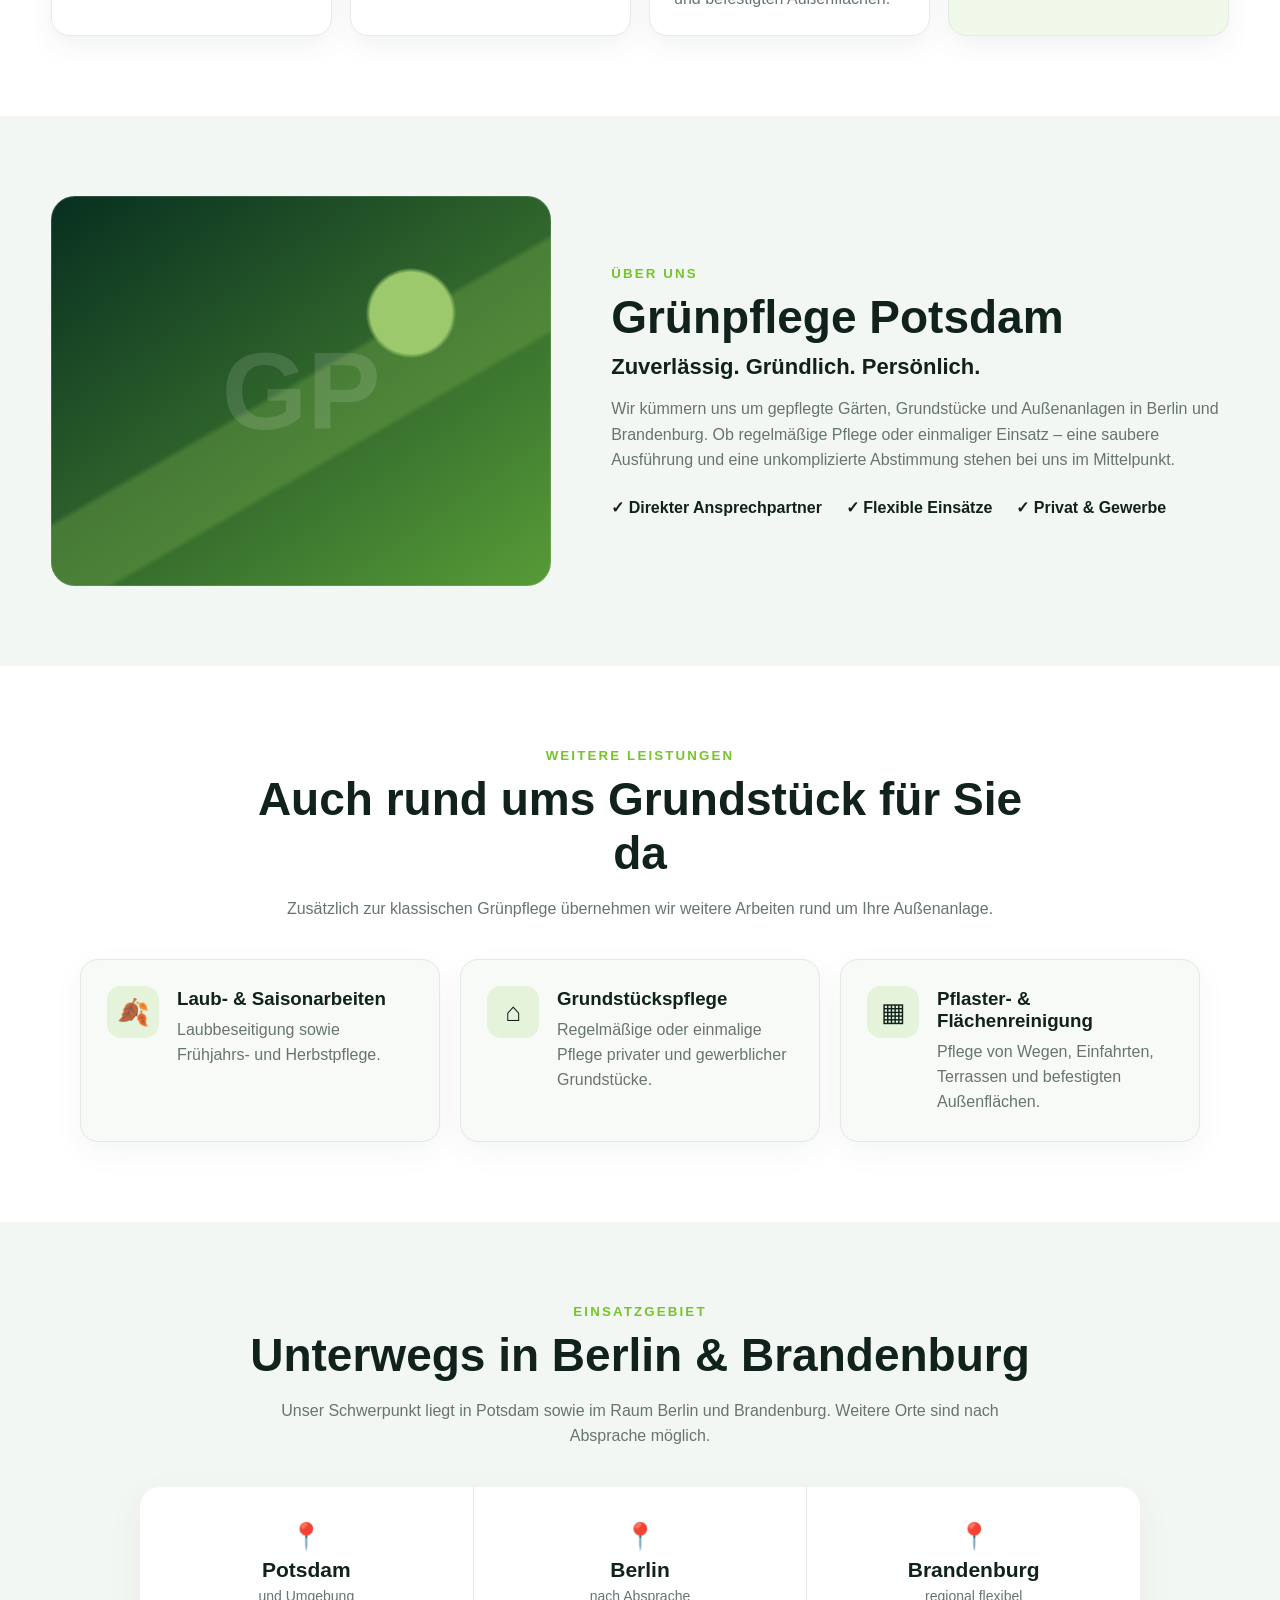
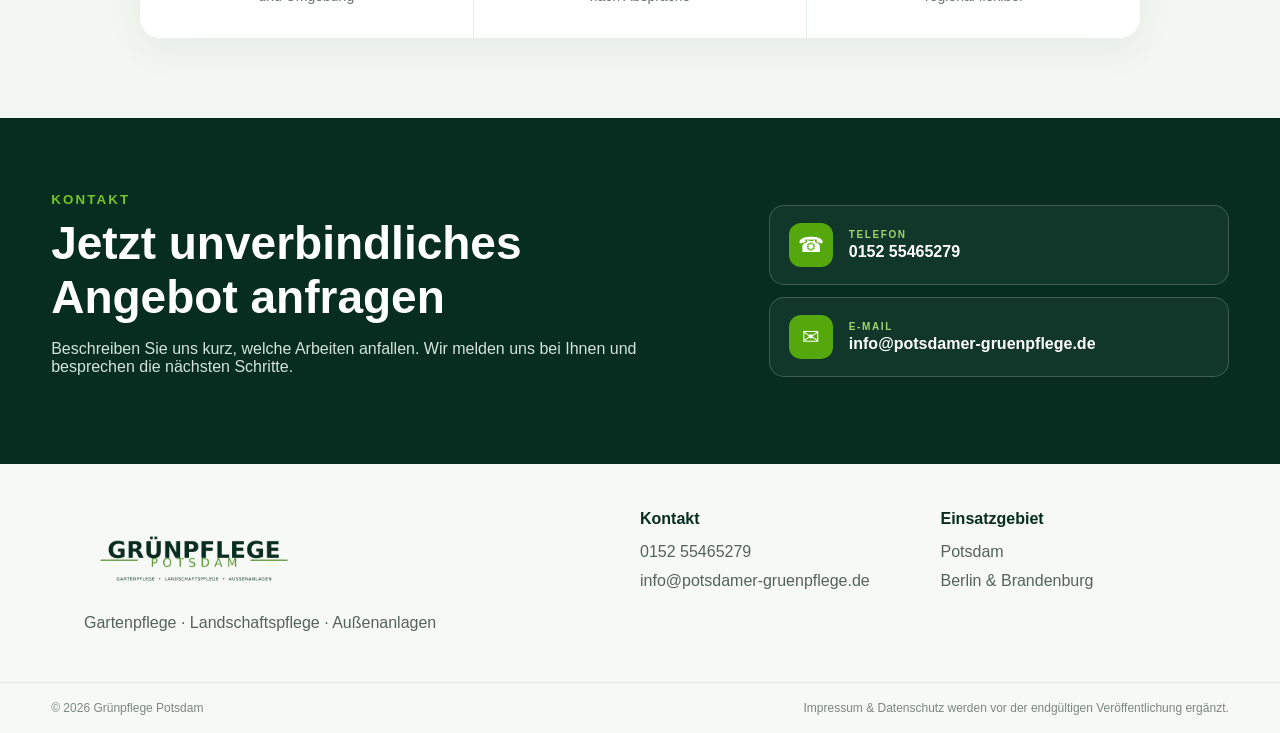
==== commit d4e9a8b3: "Add files via upload" ====
--- a/index.html
+++ b/index.html
@@ -49,31 +49,65 @@
 
 <section class="about" id="ueber-uns">
   <div class="about-art" aria-hidden="true"><span>GP</span></div>
-  <div><small>ÜBER UNS</small><h2>Grünpflege Potsdam</h2><h3>Zuverlässig. Gründlich. Persönlich.</h3>
-    <p>Wir kümmern uns um gepflegte Gärten, Grundstücke und Außenanlagen in Berlin und Brandenburg. Dabei stehen Zuverlässigkeit, saubere Arbeit und eine unkomplizierte Abstimmung im Mittelpunkt.</p>
-    <div class="mini"><span>✓ Individuelle Leistungen</span><span>✓ Zuverlässige Umsetzung</span><span>✓ Direkter Kontakt</span></div>
+  <div class="about-copy">
+    <small>ÜBER UNS</small>
+    <h2>Grünpflege Potsdam</h2>
+    <h3>Zuverlässig. Gründlich. Persönlich.</h3>
+    <p>Wir kümmern uns um gepflegte Gärten, Grundstücke und Außenanlagen in Berlin und Brandenburg. Ob regelmäßige Pflege oder einmaliger Einsatz – eine saubere Ausführung und eine unkomplizierte Abstimmung stehen bei uns im Mittelpunkt.</p>
+    <div class="mini"><span>✓ Direkter Ansprechpartner</span><span>✓ Flexible Einsätze</span><span>✓ Privat & Gewerbe</span></div>
+  </div>
+</section>
+
+<section class="extra section">
+  <div class="heading">
+    <small>WEITERE LEISTUNGEN</small>
+    <h2>Auch rund ums Grundstück für Sie da</h2>
+    <p>Zusätzlich zur klassischen Grünpflege übernehmen wir weitere Arbeiten rund um Ihre Außenanlage.</p>
+  </div>
+  <div class="extra-grid">
+    <article><span>🍂</span><div><h3>Laub- & Saisonarbeiten</h3><p>Laubbeseitigung sowie Frühjahrs- und Herbstpflege.</p></div></article>
+    <article><span>⌂</span><div><h3>Grundstückspflege</h3><p>Regelmäßige oder einmalige Pflege privater und gewerblicher Grundstücke.</p></div></article>
+    <article><span>▦</span><div><h3>Pflaster- & Flächenreinigung</h3><p>Pflege von Wegen, Einfahrten, Terrassen und befestigten Außenflächen.</p></div></article>
   </div>
 </section>
 
 <section class="area section" id="einsatzgebiet">
-  <div class="heading"><small>EINSATZGEBIET</small><h2>Für Sie unterwegs in Berlin & Brandenburg</h2>
-  <p>Sie sind unsicher, ob Ihr Standort dazugehört? Rufen Sie einfach an oder schreiben Sie uns.</p></div>
-  <div class="area-box"><strong>📍 Berlin</strong><strong>📍 Potsdam & Brandenburg</strong></div>
+  <div class="heading">
+    <small>EINSATZGEBIET</small>
+    <h2>Unterwegs in Berlin & Brandenburg</h2>
+    <p>Unser Schwerpunkt liegt in Potsdam sowie im Raum Berlin und Brandenburg. Weitere Orte sind nach Absprache möglich.</p>
+  </div>
+  <div class="area-box">
+    <div><b>📍</b><strong>Potsdam</strong><span>und Umgebung</span></div>
+    <div><b>📍</b><strong>Berlin</strong><span>nach Absprache</span></div>
+    <div><b>📍</b><strong>Brandenburg</strong><span>regional flexibel</span></div>
+  </div>
 </section>
 
 <section class="cta" id="kontakt">
-  <div><small>KONTAKT</small><h2>Jetzt unverbindliches Angebot anfragen</h2>
-    <p>Beschreiben Sie uns kurz, welche Arbeiten anfallen. Wir melden uns bei Ihnen.</p></div>
-  <div class="actions"><a class="btn primary" href="tel:+4915255465279">☎ 0152 55465279</a>
-    <a class="btn ghost light" href="mailto:info@potsdamer-gruenpflege.de?subject=Angebotsanfrage">✉ E-Mail schreiben</a></div>
+  <div class="cta-copy">
+    <small>KONTAKT</small>
+    <h2>Jetzt unverbindliches Angebot anfragen</h2>
+    <p>Beschreiben Sie uns kurz, welche Arbeiten anfallen. Wir melden uns bei Ihnen und besprechen die nächsten Schritte.</p>
+  </div>
+  <div class="contact-panel">
+    <a href="tel:+4915255465279"><span>☎</span><div><small>TELEFON</small><strong>0152 55465279</strong></div></a>
+    <a href="mailto:info@potsdamer-gruenpflege.de?subject=Angebotsanfrage%20Grünpflege%20Potsdam"><span>✉</span><div><small>E-MAIL</small><strong>info@potsdamer-gruenpflege.de</strong></div></a>
+  </div>
 </section>
+
 </main>
 
 <footer>
-  <img src="logo.png" alt="Grünpflege Potsdam">
-  <p><a href="tel:+4915255465279">0152 55465279</a> · <a href="mailto:info@potsdamer-gruenpflege.de">info@potsdamer-gruenpflege.de</a></p>
-  <p class="legal">Impressum und Datenschutzerklärung ergänzen wir vor der endgültigen Veröffentlichung mit den vollständigen Unternehmensdaten.</p>
-  <p>© 2026 Grünpflege Potsdam</p>
+  <div class="footer-main">
+    <div class="footer-brand">
+      <img src="logo.png" alt="Grünpflege Potsdam">
+      <p>Gartenpflege · Landschaftspflege · Außenanlagen</p>
+    </div>
+    <div><strong>Kontakt</strong><p><a href="tel:+4915255465279">0152 55465279</a><br><a href="mailto:info@potsdamer-gruenpflege.de">info@potsdamer-gruenpflege.de</a></p></div>
+    <div><strong>Einsatzgebiet</strong><p>Potsdam<br>Berlin & Brandenburg</p></div>
+  </div>
+  <div class="footer-bottom"><span>© 2026 Grünpflege Potsdam</span><span>Impressum & Datenschutz werden vor der endgültigen Veröffentlichung ergänzt.</span></div>
 </footer>
 </body>
 </html>
--- a/style.css
+++ b/style.css
@@ -20,3 +20,24 @@
 .cards article:nth-child(n+5):before{background-image:linear-gradient(135deg,#2e672e,#82b64b)}
 .cards .more:before{background-image:linear-gradient(135deg,#dfeeda,#b9d9a8)}
 @media(max-width:560px){.hero{background-position:62% center}.cards article:before{height:150px}}
+
+/* V4 – kompletter unterer Seitenbereich */
+.about-copy{max-width:620px}.about-copy h3{font-size:22px;margin:0 0 14px}.about-art{position:relative;overflow:hidden;background:linear-gradient(145deg,#082f20,#579b37)}
+.about-art:before{content:"";position:absolute;inset:0;background:radial-gradient(circle at 72% 30%,#9bc96b 0 9%,transparent 10%),linear-gradient(150deg,transparent 48%,#79ad4c55 49% 62%,transparent 63%)}
+.about-art span{position:relative;z-index:1}
+.extra{background:#fff}.extra-grid{max-width:1120px;margin:auto;display:grid;grid-template-columns:repeat(3,1fr);gap:20px}
+.extra-grid article{display:flex;gap:18px;padding:26px;border:1px solid #e1e9e2;border-radius:18px;background:#f8faf8;box-shadow:0 10px 30px #173d210d}
+.extra-grid article>span{width:52px;height:52px;flex:0 0 52px;border-radius:14px;background:#e5f3da;display:grid;place-items:center;font-size:26px}
+.extra-grid h3{margin:2px 0 8px}.extra-grid p{margin:0;color:var(--muted);line-height:1.55}
+.area{background:#f3f7f3}.area-box{max-width:1000px;background:#fff;box-shadow:0 12px 35px #173d2110;gap:0;padding:0;overflow:hidden}
+.area-box>div{flex:1;text-align:center;padding:34px 24px;border-right:1px solid #e4ebe5;display:flex;flex-direction:column;gap:6px}
+.area-box>div:last-child{border-right:0}.area-box b{font-size:26px}.area-box strong{font-size:21px}.area-box span{font-size:14px;color:var(--muted)}
+.cta{padding:72px max(4vw,24px);justify-content:space-between}.cta-copy{max-width:620px}.cta-copy h2{margin-top:8px}.contact-panel{width:min(460px,100%);display:grid;gap:12px}
+.contact-panel>a{display:flex;align-items:center;gap:16px;padding:17px 19px;border:1px solid #ffffff30;border-radius:15px;background:#ffffff0c;transition:.2s}
+.contact-panel>a:hover{background:#ffffff18;transform:translateY(-1px)}.contact-panel>a>span{width:44px;height:44px;border-radius:12px;background:var(--green);display:grid;place-items:center;font-size:21px}
+.contact-panel small{display:block;color:#9fd66c;font-size:10px;margin-bottom:3px}.contact-panel strong{font-size:16px}
+footer{text-align:left;padding:0;background:#f7f9f7}.footer-main{max-width:1160px;margin:auto;padding:46px 24px 34px;display:grid;grid-template-columns:2fr 1fr 1fr;gap:45px;color:#53635b}
+.footer-main img{width:220px}.footer-main strong{color:var(--dark)}.footer-main p{line-height:1.8;margin:10px 0}.footer-main a{text-decoration:none}.footer-main a:hover{color:var(--green)}
+.footer-bottom{border-top:1px solid #e1e7e2;padding:18px max(4vw,24px);display:flex;justify-content:space-between;gap:20px;font-size:12px;color:#7b8781}
+@media(max-width:900px){.extra-grid{grid-template-columns:1fr}.area-box{flex-direction:column}.area-box>div{border-right:0;border-bottom:1px solid #e4ebe5}.area-box>div:last-child{border-bottom:0}.contact-panel{width:100%}.footer-main{grid-template-columns:1fr 1fr}.footer-brand{grid-column:1/-1}.footer-bottom{flex-direction:column}}
+@media(max-width:560px){.footer-main{grid-template-columns:1fr}.footer-brand{grid-column:auto}.contact-panel strong{font-size:14px;word-break:break-word}}
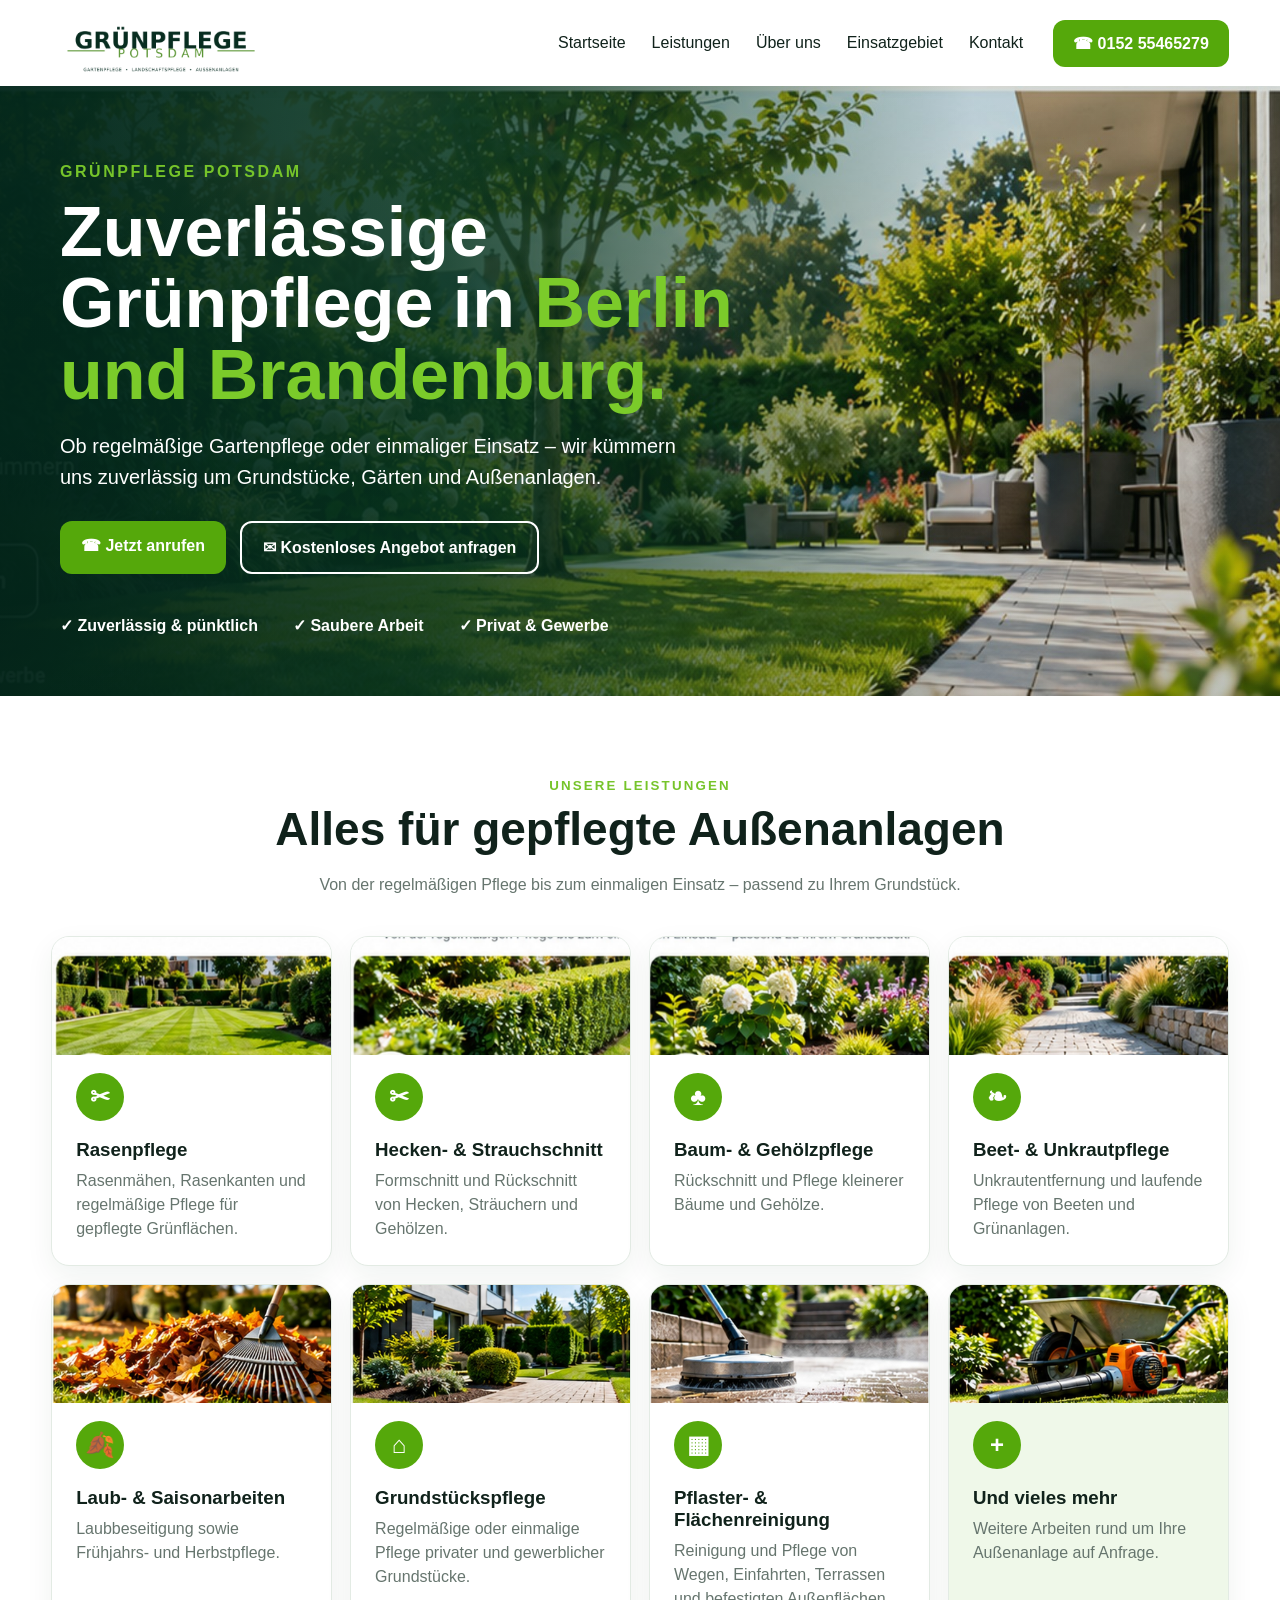
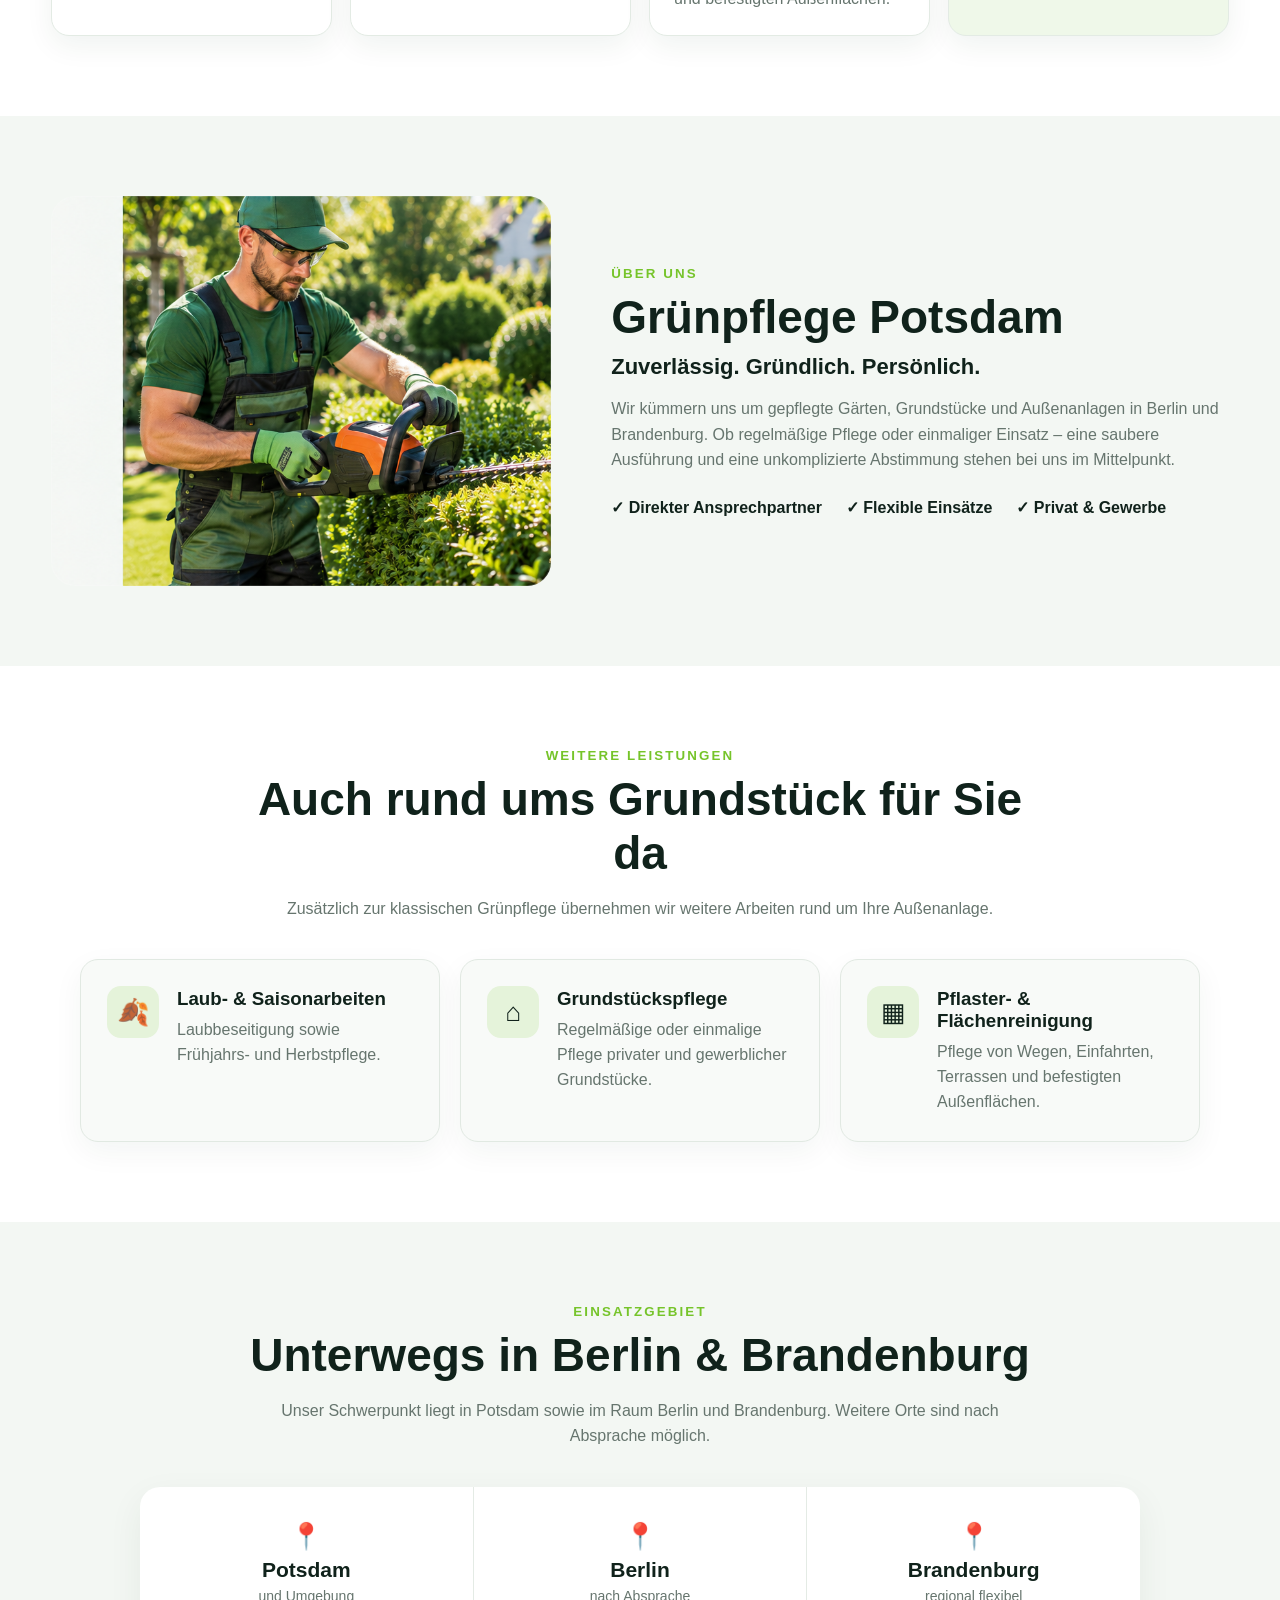
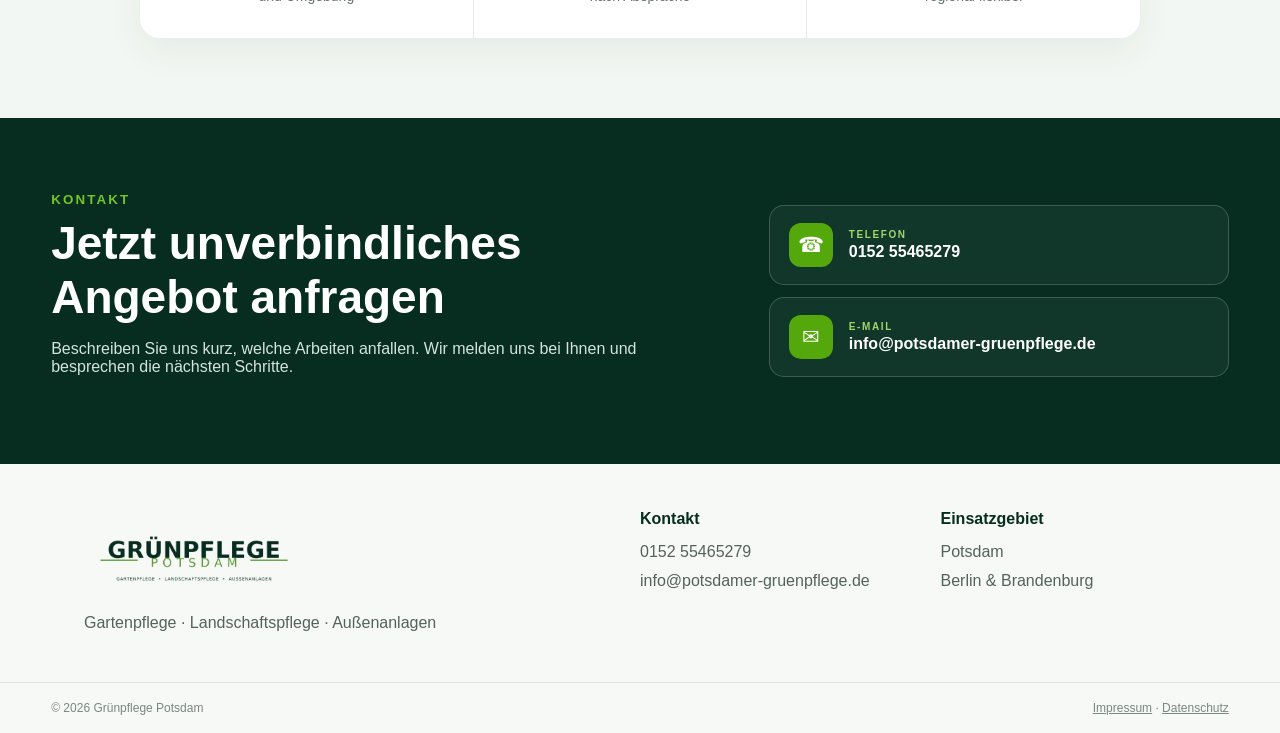
==== commit 8327bc32: "Add files via upload" ====
--- a/index.html
+++ b/index.html
@@ -107,7 +107,7 @@
     <div><strong>Kontakt</strong><p><a href="tel:+4915255465279">0152 55465279</a><br><a href="mailto:info@potsdamer-gruenpflege.de">info@potsdamer-gruenpflege.de</a></p></div>
     <div><strong>Einsatzgebiet</strong><p>Potsdam<br>Berlin & Brandenburg</p></div>
   </div>
-  <div class="footer-bottom"><span>© 2026 Grünpflege Potsdam</span><span>Impressum & Datenschutz werden vor der endgültigen Veröffentlichung ergänzt.</span></div>
+  <div class="footer-bottom"><span>© 2026 Grünpflege Potsdam</span><span><a href="impressum.html">Impressum</a> · <a href="datenschutz.html">Datenschutz</a></span></div>
 </footer>
 </body>
 </html>
--- a/style.css
+++ b/style.css
@@ -6,7 +6,7 @@
 .hero-inner{width:min(1160px,92%);margin:auto;position:relative;z-index:2}.eyebrow,small{font-weight:800;letter-spacing:.16em;color:#76c42a}.hero h1{font-size:clamp(42px,6vw,70px);line-height:1.02;max-width:820px;margin:12px 0}.hero h1 span{color:#7bcb2a}.lead{font-size:20px;line-height:1.55;max-width:650px}.actions{display:flex;gap:14px;flex-wrap:wrap;margin-top:28px}.btn{display:inline-block;padding:15px 21px;border-radius:12px;font-weight:800}.primary{background:var(--green);color:#fff}.ghost{border:2px solid #fff;color:#fff}.trust{display:flex;gap:35px;flex-wrap:wrap;margin-top:42px;font-weight:700}
 .section{padding:80px max(4vw,24px)}.heading{text-align:center;max-width:780px;margin:0 auto 38px}.heading h2,.about h2,.cta h2{font-size:clamp(30px,4vw,46px);margin:8px 0 10px}.heading p,.about p{color:var(--muted);line-height:1.6}
 .cards{max-width:1200px;margin:auto;display:grid;grid-template-columns:repeat(4,1fr);gap:18px}.cards article{background:#fff;border:1px solid #e3ebe4;border-radius:18px;padding:24px;box-shadow:0 10px 28px #173d2110;min-height:210px}.cards b{display:grid;place-items:center;width:48px;height:48px;border-radius:50%;background:var(--green);color:#fff;font-size:24px}.cards h3{margin:18px 0 8px}.cards p{color:var(--muted);line-height:1.5;margin:0}.cards .more{background:#eff8e9}
-.about{padding:80px max(4vw,24px);background:var(--soft);display:grid;grid-template-columns:minmax(280px,500px) minmax(300px,620px);gap:60px;justify-content:center;align-items:center}.about-art{height:390px;border-radius:24px;background:linear-gradient(145deg,#0b3924,#7ebc43);display:grid;place-items:center;box-shadow:inset 0 0 0 1px #ffffff22}.about-art span{font-size:110px;font-weight:900;color:#ffffff20}.about h3{margin-top:-3px}.mini{display:flex;gap:24px;flex-wrap:wrap;margin-top:25px;font-weight:700}.area{background:#fff}.area-box{max-width:850px;margin:auto;background:var(--soft);border-radius:20px;padding:30px;display:flex;justify-content:center;gap:50px;font-size:20px}.cta{padding:65px max(4vw,24px);background:var(--dark);color:#fff;display:flex;justify-content:center;align-items:center;gap:80px}.cta p{color:#d5e3dc}.light{border-color:#fff}footer{text-align:center;padding:45px 24px;background:#f7f9f7;color:#53635b}footer img{width:230px}footer a{text-decoration:underline}.legal{font-size:13px;max-width:760px;margin:20px auto;color:#7b8781}
+.about{padding:80px max(4vw,24px);background:var(--soft);display:grid;grid-template-columns:minmax(280px,500px) minmax(300px,620px);gap:60px;justify-content:center;align-items:center}.about-art{height:390px;border-radius:24px;background:url("gartenarbeiter.png") center/cover no-repeat;display:grid;place-items:center;box-shadow:inset 0 0 0 1px #ffffff22}.about-art span{font-size:110px;font-weight:900;color:#ffffff20}.about h3{margin-top:-3px}.mini{display:flex;gap:24px;flex-wrap:wrap;margin-top:25px;font-weight:700}.area{background:#fff}.area-box{max-width:850px;margin:auto;background:var(--soft);border-radius:20px;padding:30px;display:flex;justify-content:center;gap:50px;font-size:20px}.cta{padding:65px max(4vw,24px);background:var(--dark);color:#fff;display:flex;justify-content:center;align-items:center;gap:80px}.cta p{color:#d5e3dc}.light{border-color:#fff}footer{text-align:center;padding:45px 24px;background:#f7f9f7;color:#53635b}footer img{width:230px}footer a{text-decoration:underline}.legal{font-size:13px;max-width:760px;margin:20px auto;color:#7b8781}
 @media(max-width:900px){.top{height:auto;min-height:74px}.brand img{width:185px}.top nav{display:none;position:absolute;left:0;right:0;top:74px;background:#fff;padding:20px 24px;flex-direction:column;box-shadow:0 12px 20px #0002}.nav-open .top nav{display:flex}.menu{display:block;margin-left:auto}.top>.phone{display:none}.cards{grid-template-columns:repeat(2,1fr)}.about{grid-template-columns:1fr}.about-art{height:260px}.cta{flex-direction:column;align-items:flex-start;gap:12px}}
 @media(max-width:560px){.hero{min-height:650px}.hero h1{font-size:42px}.lead{font-size:18px}.cards{grid-template-columns:1fr}.section,.about{padding:60px 20px}.trust{gap:16px;flex-direction:column}.area-box{flex-direction:column;gap:18px}.btn{width:100%;text-align:center}.brand img{width:160px}}
 
@@ -17,14 +17,16 @@
 .cards article:nth-child(2):before{background-image:url("hecke.jpg")}
 .cards article:nth-child(3):before{background-image:url("gehoelz.jpg")}
 .cards article:nth-child(4):before{background-image:url("beet.jpg")}
-.cards article:nth-child(n+5):before{background-image:linear-gradient(135deg,#2e672e,#82b64b)}
-.cards .more:before{background-image:linear-gradient(135deg,#dfeeda,#b9d9a8)}
+.cards article:nth-child(5):before{background-image:url("laub.jpg")}
+.cards article:nth-child(6):before{background-image:url("grundstueck.jpg")}
+.cards article:nth-child(7):before{background-image:url("pflaster.jpg")}
+.cards article:nth-child(8):before{background-image:url("weitere-arbeiten.jpg")}
 @media(max-width:560px){.hero{background-position:62% center}.cards article:before{height:150px}}
 
 /* V4 – kompletter unterer Seitenbereich */
-.about-copy{max-width:620px}.about-copy h3{font-size:22px;margin:0 0 14px}.about-art{position:relative;overflow:hidden;background:linear-gradient(145deg,#082f20,#579b37)}
-.about-art:before{content:"";position:absolute;inset:0;background:radial-gradient(circle at 72% 30%,#9bc96b 0 9%,transparent 10%),linear-gradient(150deg,transparent 48%,#79ad4c55 49% 62%,transparent 63%)}
-.about-art span{position:relative;z-index:1}
+.about-copy{max-width:620px}.about-copy h3{font-size:22px;margin:0 0 14px}.about-art{position:relative;overflow:hidden;background:url("gartenarbeiter.png") center/cover no-repeat}
+.about-art:before{content:"";position:absolute;inset:0;background:none}
+.about-art span{display:none}
 .extra{background:#fff}.extra-grid{max-width:1120px;margin:auto;display:grid;grid-template-columns:repeat(3,1fr);gap:20px}
 .extra-grid article{display:flex;gap:18px;padding:26px;border:1px solid #e1e9e2;border-radius:18px;background:#f8faf8;box-shadow:0 10px 30px #173d210d}
 .extra-grid article>span{width:52px;height:52px;flex:0 0 52px;border-radius:14px;background:#e5f3da;display:grid;place-items:center;font-size:26px}
